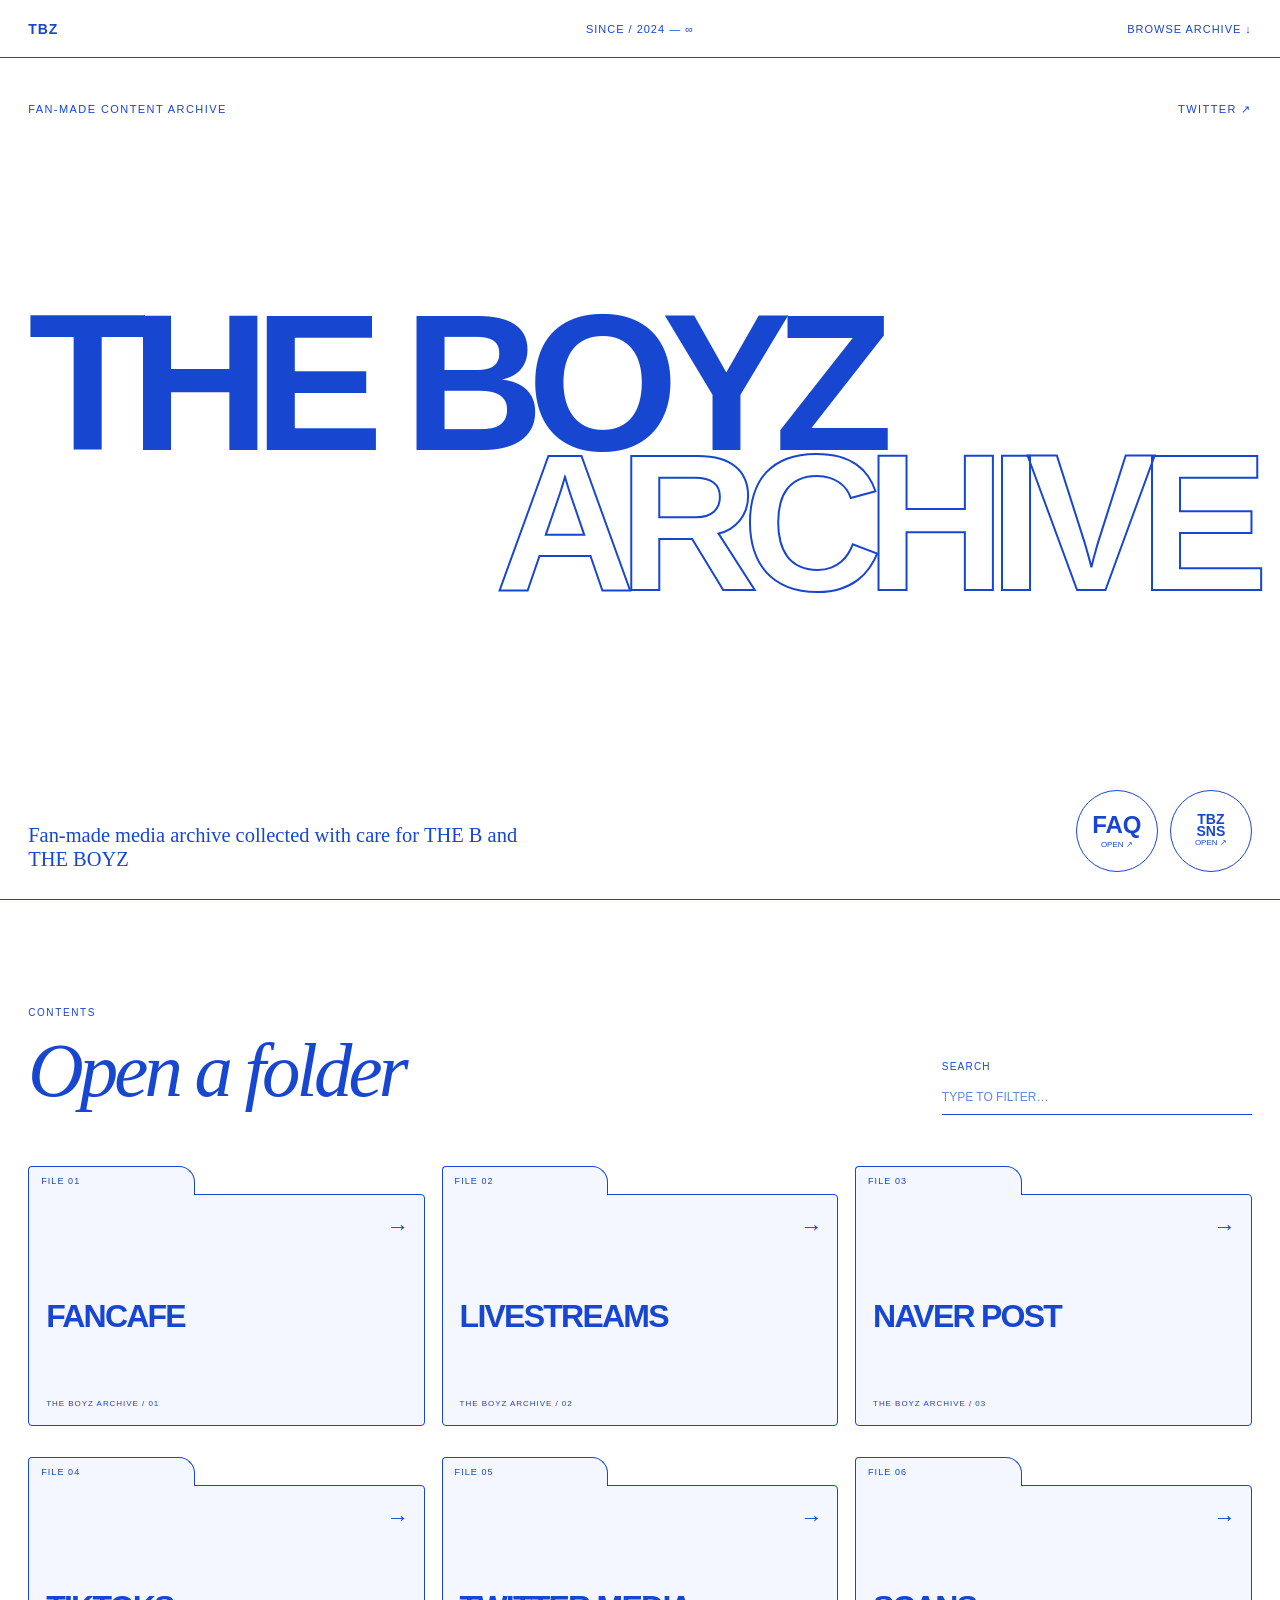
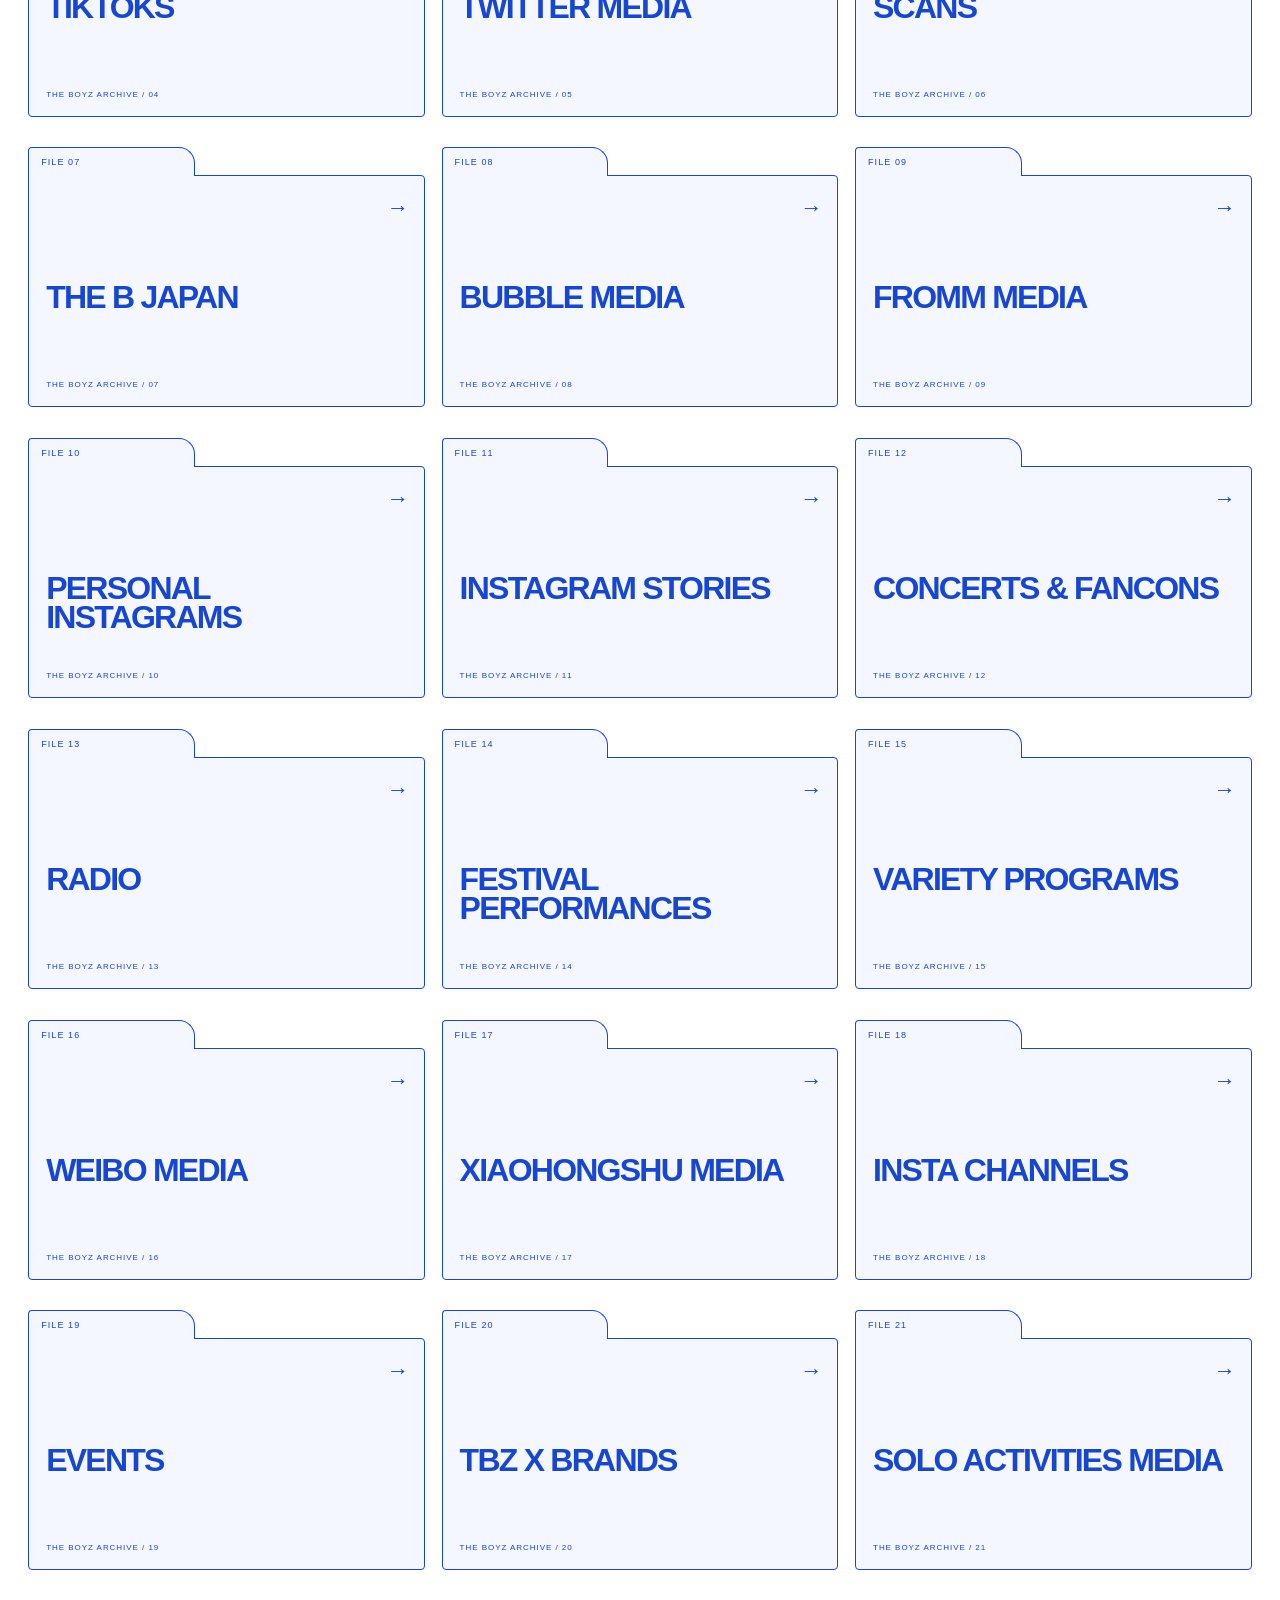
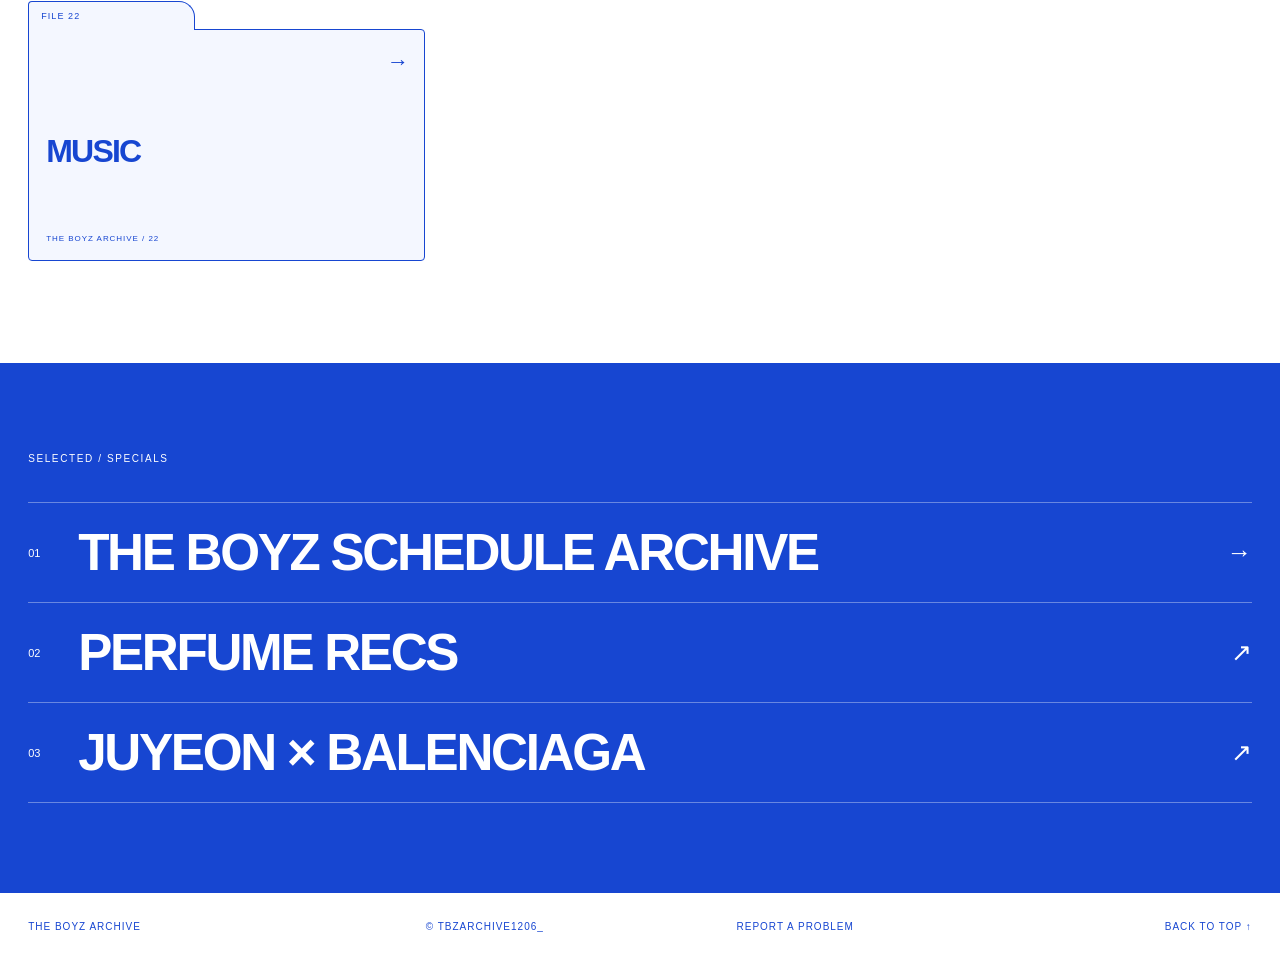
==== index.html @ d2d667c3 "Add files via upload" ====
<!doctype html>
<html lang="en">
<head>
  <meta charset="utf-8">
  <meta name="viewport" content="width=device-width, initial-scale=1">
  <title>THE BOYZ ARCHIVE</title>
  <meta name="description" content="Fan-made media archive for THE BOYZ and THE B">
  <link rel="icon" type="image/png" href="./icon.png">
  <link rel="apple-touch-icon" href="./icon.png">
  <link rel="stylesheet" href="./styles.css">
</head>
<body>
  <main>
    <header class="topbar">
      <a href="#top" class="mark">TBZ</a>
      <p>SINCE / 2024 — ∞</p>
      <a href="#archive">Browse archive ↓</a>
    </header>

    <section class="hero" id="top">
      <div class="eyebrow">
        <span>FAN-MADE CONTENT ARCHIVE</span>
        <a href="https://x.com/tbzarchive1206_" target="_blank" rel="noreferrer">TWITTER ↗</a>
      </div>
      <h1><span>The Boyz</span><span class="outline">Archive</span></h1>
      <div class="hero-foot">
        <p>Fan-made media archive collected with care for THE B and THE BOYZ</p>
        <div class="issue-pair"><a class="issue" href="./faq.html" aria-label="Open frequently asked questions"><b>FAQ</b><span>OPEN ↗</span></a><a class="issue sns-issue" href="./sns.html" aria-label="Open THE BOYZ official social networks"><b>TBZ<br>SNS</b><span>OPEN ↗</span></a></div>
      </div>
    </section>

    <section class="archive" id="archive">
      <div class="section-head">
        <div><span class="kicker">CONTENTS</span><h2>Open a folder</h2></div>
        <label class="search">Search <input id="search" placeholder="TYPE TO FILTER…" aria-label="Search archive"></label>
      </div>
      <div class="folder-grid" id="folders"></div>
      <p class="empty" id="empty" hidden>No folder found. Try another keyword.</p>
    </section>

    <section class="specials">
      <span class="kicker">SELECTED / SPECIALS</span>
      <div class="special-row">
        <a href="https://tbzarchive1206.github.io/schedule-archive/"><span>01</span><b>THE BOYZ SCHEDULE ARCHIVE</b><i>→</i></a>
        <a href="https://tbzarchive.straw.page/perfumearchive" target="_blank" rel="noreferrer"><span>02</span><b>Perfume Recs</b><i>↗</i></a>
        <a href="https://tbzarchive.straw.page/juyeonbalenciaga" target="_blank" rel="noreferrer"><span>03</span><b>Juyeon × Balenciaga</b><i>↗</i></a>
      </div>
    </section>

    <footer>
      <p>THE BOYZ ARCHIVE</p>
      <p>© TBZARCHIVE1206_</p>
      <a href="./report-a-problem.html">Report a problem</a>
      <a href="#top">Back to top ↑</a>
    </footer>
  </main>
  <script src="./app.js"></script>
</body>
</html>
---- styles.css ----
:root {
  --ink: #1746d1;
  --paper: #fff;
  --folder: #f4f7ff;
}

* { box-sizing: border-box; }
html { scroll-behavior: smooth; }
body { margin: 0; background: var(--paper); color: var(--ink); font-family: Arial, Helvetica, sans-serif; }
a { color: inherit; text-decoration: none; }

.topbar {
  height: 58px;
  padding: 0 2.2vw;
  display: grid;
  grid-template-columns: 1fr 1fr 1fr;
  align-items: center;
  border-bottom: 1px solid var(--ink);
  font-size: 11px;
  text-transform: uppercase;
  letter-spacing: .09em;
}
.topbar p { margin: 0; text-align: center; }
.topbar > a:last-child { text-align: right; }
.mark { font-weight: 900; font-size: 14px; }

.hero {
  min-height: calc(100vh - 58px);
  padding: 5vh 2.2vw 3vh;
  display: flex;
  flex-direction: column;
  justify-content: space-between;
  border-bottom: 1px solid var(--ink);
  overflow: hidden;
}
.eyebrow { display: flex; justify-content: space-between; font-size: 11px; text-transform: uppercase; letter-spacing: .13em; }
.hero h1 { margin: 0; letter-spacing: -.087em; text-transform: uppercase; font-size: clamp(5rem, 15.2vw, 15rem); line-height: .72; font-weight: 900; }
.hero h1 span { display: block; }
.hero h1 .outline { color: var(--paper); -webkit-text-stroke: 2px var(--ink); text-align: right; }
.hero-foot { display: flex; align-items: end; justify-content: space-between; }
.hero-foot p { width: min(530px, 60vw); font-family: Georgia, serif; font-size: clamp(17px, 1.6vw, 25px); line-height: 1.2; margin: 0; }
.issue { border: 1px solid var(--ink); width: 82px; height: 82px; border-radius: 50%; display: grid; place-content: center; gap: 2px; text-align: center; font-size: 8px; line-height: 1.1; transition: background .2s ease, color .2s ease, transform .2s ease; }
.issue b { font-size: 24px; }
.issue:hover, .issue:focus-visible { background: var(--ink); color: var(--paper); transform: rotate(5deg); }
.issue-pair { display: flex; gap: 12px; align-items: center; }
.sns-issue b { font-size: 14px; line-height: .82; }

.archive { padding: 8vw 2.2vw; }
.section-head { display: flex; justify-content: space-between; align-items: end; margin-bottom: 4vw; }
.kicker { font-size: 10px; letter-spacing: .16em; }
.section-head h2 { margin: .4rem 0 0; font-family: Georgia, serif; font-weight: 400; font-style: italic; font-size: clamp(42px, 6vw, 90px); letter-spacing: -.05em; }
.search { font-size: 10px; text-transform: uppercase; letter-spacing: .12em; }
.search input { display: block; margin-top: 8px; width: min(310px, 40vw); border: 0; border-bottom: 1px solid var(--ink); background: transparent; padding: 10px 0; color: var(--ink); font: 12px Arial, sans-serif; outline: 0; }
.search input::placeholder { color: var(--ink); opacity: .65; }

.folder-grid { display: grid; grid-template-columns: repeat(3, minmax(0, 1fr)); gap: 2.4vw 1.3vw; }
.folder { position: relative; min-width: 0; min-height: 260px; padding-top: 28px; transition: transform .2s ease; }
.folder::before { content: ""; position: absolute; inset: 28px 0 0; background: var(--folder); border: 1px solid var(--ink); border-radius: 0 4px 4px 4px; }
.folder-tab { position: absolute; top: 0; left: 0; width: 42%; height: 29px; padding: 9px 12px 0; border: 1px solid var(--ink); border-bottom: 0; border-radius: 4px 16px 0 0; background: var(--folder); font-size: 9px; letter-spacing: .12em; }
.folder-arrow { position: absolute; right: 16px; top: 48px; font-size: 22px; }
.folder-body { position: relative; height: 232px; padding: 108px 18px 18px; display: flex; flex-direction: column; }
.folder h3 { margin: 0; overflow-wrap: anywhere; text-transform: uppercase; font-size: clamp(23px, 2.5vw, 42px); line-height: .9; letter-spacing: -.055em; }
.folder small { margin-top: auto; font-size: 8px; letter-spacing: .12em; }
.folder:hover, .folder:focus-visible { transform: translateY(-8px); color: var(--paper); }
.folder.pending { cursor: default; }
.folder.pending small::after { content: " · LINK SOON"; }
.folder.pending:hover, .folder.pending:focus-visible { transform: none; color: var(--ink); }
.folder:not(.pending):hover::before, .folder:not(.pending):focus-visible::before,
.folder:not(.pending):hover .folder-tab, .folder:not(.pending):focus-visible .folder-tab { background: var(--ink); }
.empty { padding: 5rem 0; font: italic 28px Georgia, serif; }

.specials { background: var(--ink); color: var(--paper); padding: 7vw 2.2vw; }
.specials .kicker { display: block; margin-bottom: 3vw; }
.special-row a { display: grid; grid-template-columns: 50px 1fr 50px; align-items: center; border-top: 1px solid rgba(255,255,255,.35); padding: 20px 0; }
.special-row a:last-child { border-bottom: 1px solid rgba(255,255,255,.35); }
.special-row span, .special-row i { font-size: 11px; font-style: normal; }
.special-row i { text-align: right; font-size: 25px; }
.special-row b { font-size: clamp(25px, 4vw, 62px); text-transform: uppercase; letter-spacing: -.045em; }
.special-row a:hover b { font-family: Georgia, serif; font-style: italic; font-weight: 400; }

footer { padding: 28px 2.2vw; display: grid; grid-template-columns: 1fr 1fr 1fr 1fr; gap: 18px; font-size: 10px; text-transform: uppercase; letter-spacing: .1em; }
footer p { margin: 0; }
footer p:nth-child(2), footer a:nth-child(3) { text-align: center; }
footer a:last-child { text-align: right; }
footer a:hover { text-decoration: underline; }

.subpage { min-height: 100vh; display: flex; flex-direction: column; }
.subpage-main { flex: 1; padding: clamp(55px, 9vw, 135px) 2.2vw; }
.subpage-header { display: grid; grid-template-columns: minmax(0, 1.1fr) minmax(280px, .9fr); gap: 7vw; align-items: start; }
.subpage-kicker { display: block; margin-bottom: 18px; font-size: 10px; letter-spacing: .16em; text-transform: uppercase; }
.subpage h1 { margin: 0; font-size: clamp(68px, 13vw, 190px); line-height: .75; letter-spacing: -.075em; text-transform: uppercase; }
.subpage-intro { margin: 0; max-width: 640px; font: italic clamp(21px, 2.4vw, 38px)/1.18 Georgia, serif; }
.content-card { margin-top: clamp(55px, 8vw, 120px); border-top: 1px solid var(--ink); }
.content-row { display: grid; grid-template-columns: minmax(130px, .28fr) 1fr; gap: 4vw; padding: 28px 0; border-bottom: 1px solid var(--ink); }
.content-row h2 { margin: 0; font-size: 12px; letter-spacing: .12em; text-transform: uppercase; }
.content-row p { max-width: 780px; margin: 0; font: 18px/1.45 Georgia, serif; }
.mail-button { display: inline-flex; margin-top: 24px; padding: 14px 18px; border: 1px solid var(--ink); font-size: 10px; letter-spacing: .12em; text-transform: uppercase; transition: background .2s, color .2s; }
.mail-button:hover, .mail-button:focus-visible { background: var(--ink); color: var(--paper); }

.sns-section { margin-top: clamp(55px, 8vw, 120px); }
.sns-section + .sns-section { margin-top: clamp(65px, 10vw, 145px); }
.sns-section-head { display: flex; justify-content: space-between; gap: 20px; align-items: end; margin-bottom: 22px; border-bottom: 1px solid var(--ink); padding-bottom: 16px; }
.sns-section-head h2 { margin: 0; font: italic clamp(38px, 5vw, 72px)/.9 Georgia, serif; letter-spacing: -.05em; }
.sns-section-head p { margin: 0; font-size: 10px; letter-spacing: .12em; text-transform: uppercase; }
.sns-grid { display: grid; grid-template-columns: repeat(3, minmax(0, 1fr)); border-top: 1px solid var(--ink); border-left: 1px solid var(--ink); }
.sns-link { min-height: 125px; display: flex; flex-direction: column; justify-content: space-between; gap: 18px; padding: 16px; border-right: 1px solid var(--ink); border-bottom: 1px solid var(--ink); background: var(--folder); transition: background .2s, color .2s; }
.sns-link:hover, .sns-link:focus-visible { background: var(--ink); color: var(--paper); }
.sns-link strong { font-size: clamp(17px, 1.7vw, 25px); line-height: .95; letter-spacing: -.045em; }
.sns-link span { font: 9px "Courier New",monospace; letter-spacing: .08em; text-transform: uppercase; }
.sns-link small { font: 9px/1.35 "Courier New",monospace; letter-spacing: .04em; }
.sns-link.inactive strong::after { content: " / INACTIVE"; font: 9px "Courier New",monospace; letter-spacing: .05em; vertical-align: middle; }
.sns-link.tba { cursor: default; color: var(--ink); }
.sns-link.tba:hover { background: var(--folder); }
.member-accordion { border-top: 1px solid var(--ink); }
.member-accordion + .member-accordion { border-top: 0; }
.member-accordion summary { list-style: none; cursor: pointer; display: grid; grid-template-columns: 60px 1fr 30px; align-items: center; padding: 22px 0; border-bottom: 1px solid var(--ink); }
.member-accordion summary::-webkit-details-marker { display: none; }
.member-accordion summary span { font: 10px "Courier New",monospace; }
.member-accordion summary strong { font-size: clamp(27px, 3vw, 48px); line-height: .85; letter-spacing: -.06em; text-transform: uppercase; }
.member-accordion summary i { font-style: normal; font-size: 22px; text-align: right; }
.member-accordion[open] summary i { transform: rotate(45deg); }
.member-content { padding: 24px 0 38px; border-bottom: 1px solid var(--ink); }
.member-content h3 { margin: 0 0 10px; font: 10px "Courier New",monospace; letter-spacing: .12em; text-transform: uppercase; }
.member-content h3:not(:first-child) { margin-top: 28px; }
.member-content .sns-grid { grid-template-columns: repeat(4, minmax(0, 1fr)); }
.member-content .sns-link { min-height: 100px; }

@media (max-width: 800px) {
  .topbar { grid-template-columns: 1fr 1fr; }
  .topbar p { display: none; }
  .hero { min-height: 76vh; }
  .hero h1 { font-size: 20vw; line-height: .78; }
  .hero h1 .outline { text-align: left; -webkit-text-stroke: 1.5px var(--ink); }
  .hero-foot p { width: 70vw; }
  .section-head { display: block; }
  .search { display: block; margin-top: 30px; }
  .search input { width: 100%; }
  .folder-grid { grid-template-columns: repeat(2, minmax(0, 1fr)); }
  .folder { min-height: 220px; }
  .folder-body { height: 192px; padding-top: 70px; }
  .special-row a { grid-template-columns: 34px 1fr 30px; }
  footer { grid-template-columns: 1fr 1fr; }
  footer p:nth-child(2), footer a:nth-child(3), footer a:last-child { text-align: left; }
  footer a:nth-child(even), footer p:nth-child(even) { text-align: right; }
  .subpage-header { grid-template-columns: 1fr; }
  .sns-grid, .member-content .sns-grid { grid-template-columns: repeat(2, minmax(0, 1fr)); }
}

@media (max-width: 520px) {
  .topbar { height: 52px; padding: 0 16px; font-size: 9px; letter-spacing: .06em; }
  .mark { font-size: 12px; }
  .hero, .archive, .specials, .subpage-main { padding-left: 16px; padding-right: 16px; }
  .hero { min-height: calc(100svh - 52px); padding-top: 22px; padding-bottom: 22px; }
  .eyebrow { font-size: 9px; gap: 16px; align-items: flex-start; }
  .eyebrow a { white-space: nowrap; }
  .hero h1 { font-size: 20vw; line-height: .82; letter-spacing: -.075em; }
  .hero-foot { gap: 20px; }
  .hero-foot p { width: calc(100% - 78px); font-size: 14px; line-height: 1.25; }
  .issue { width: 64px; height: 64px; }
  .issue b { font-size: 20px; }
  .sns-issue b { font-size: 11px; }
  .archive { padding-top: 70px; padding-bottom: 70px; }
  .section-head h2 { font-size: 48px; }
  .folder-grid { grid-template-columns: 1fr; gap: 24px; }
  .folder { min-height: 205px; }
  .folder-body { height: 177px; padding: 78px 16px 16px; }
  .folder h3 { font-size: clamp(28px, 10vw, 38px); }
  .specials { padding-top: 70px; padding-bottom: 70px; }
  .special-row a { grid-template-columns: 28px 1fr 24px; padding: 18px 0; }
  .special-row b { font-size: clamp(21px, 7vw, 30px); line-height: .92; }
  .special-row i { font-size: 20px; }
  footer { padding: 24px 16px; font-size: 8px; gap: 14px 10px; }
  .subpage-main { padding-top: 70px; padding-bottom: 70px; }
  .subpage h1 { font-size: 21vw; }
  .subpage-intro { font-size: 21px; }
  .content-row { grid-template-columns: 1fr; gap: 12px; }
  .content-row p { font-size: 16px; }
  .sns-section-head { display: block; }
  .sns-section-head p { margin-top: 12px; }
  .member-accordion summary { grid-template-columns: 38px 1fr 25px; }
  .member-content .sns-grid, .sns-grid { grid-template-columns: 1fr; }
}

@media (max-width: 360px) {
  .topbar > a:last-child { font-size: 0; }
  .topbar > a:last-child::after { content: "CONTENTS ↓"; font-size: 9px; }
  .eyebrow { letter-spacing: .07em; }
}

@media (hover: none) {
  .folder:hover { transform: none; }
  .special-row a:hover b { font-family: Arial, Helvetica, sans-serif; font-style: normal; font-weight: 700; }
}
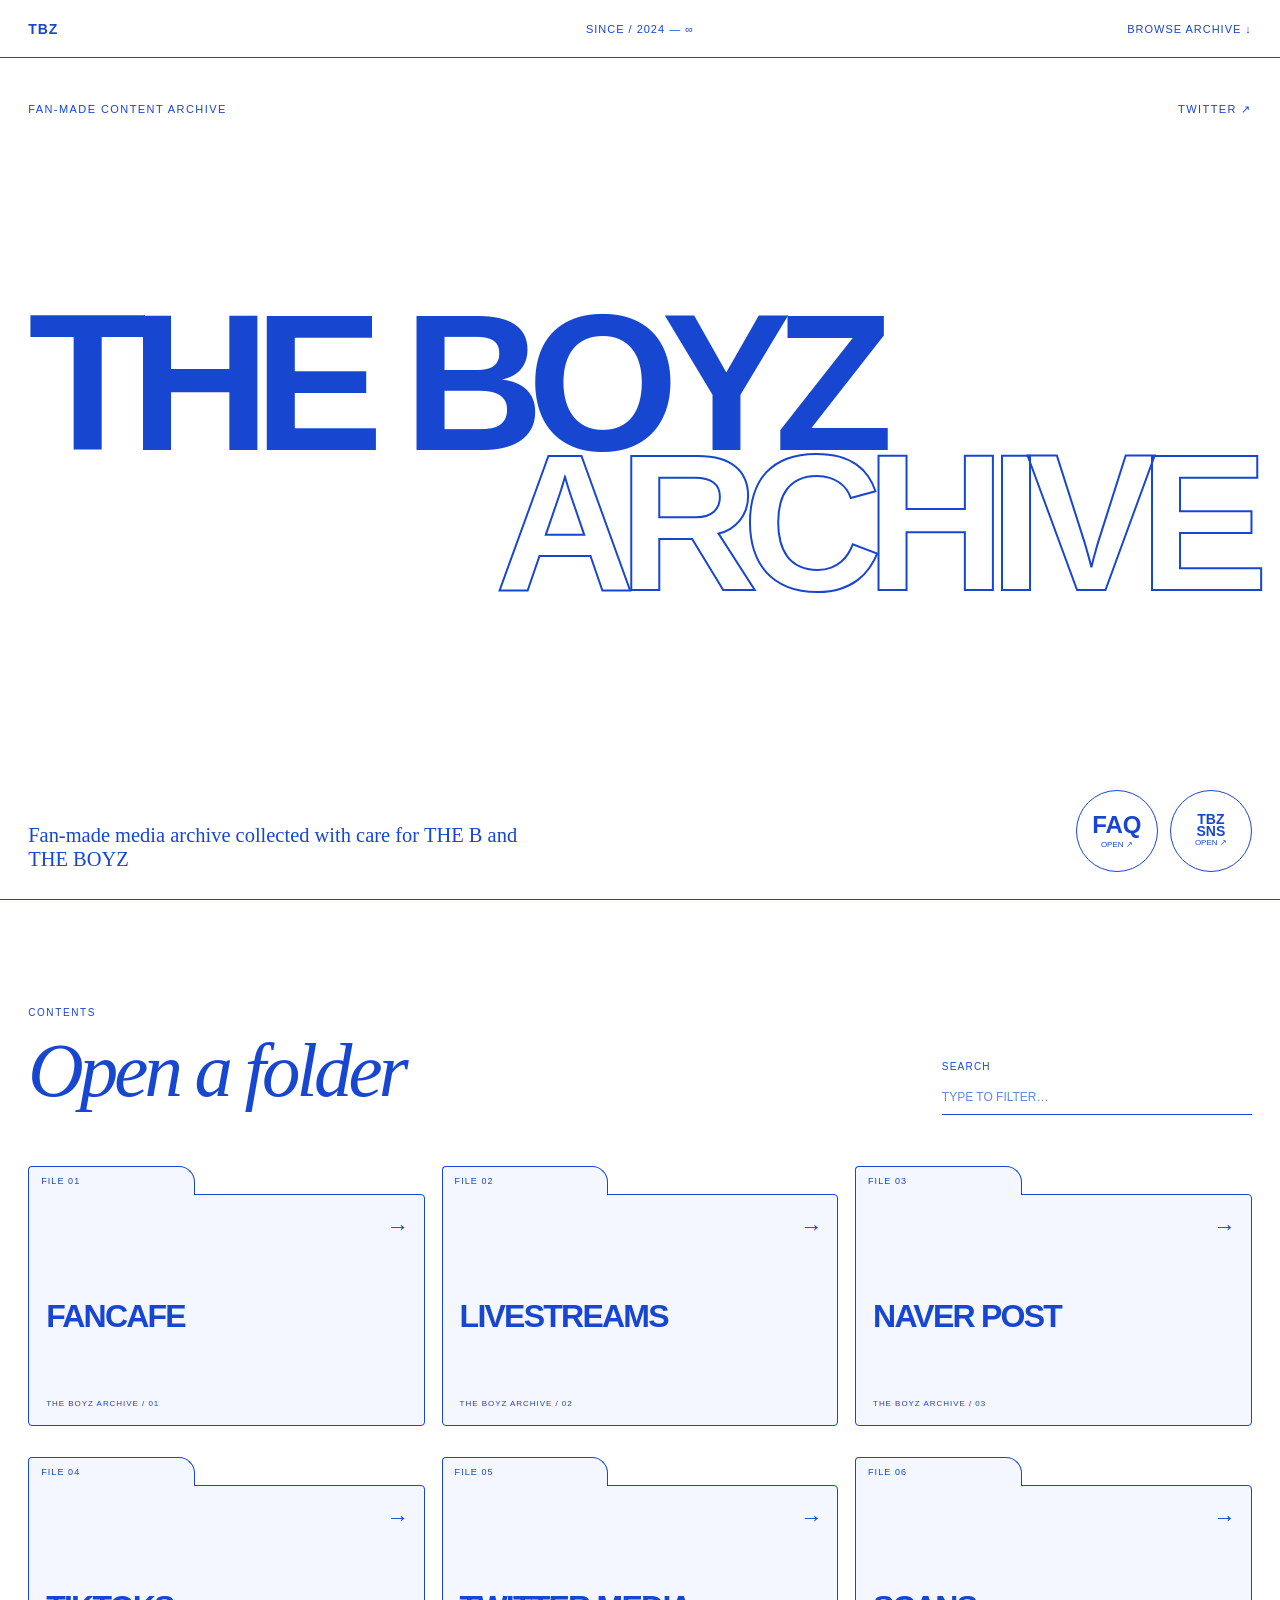
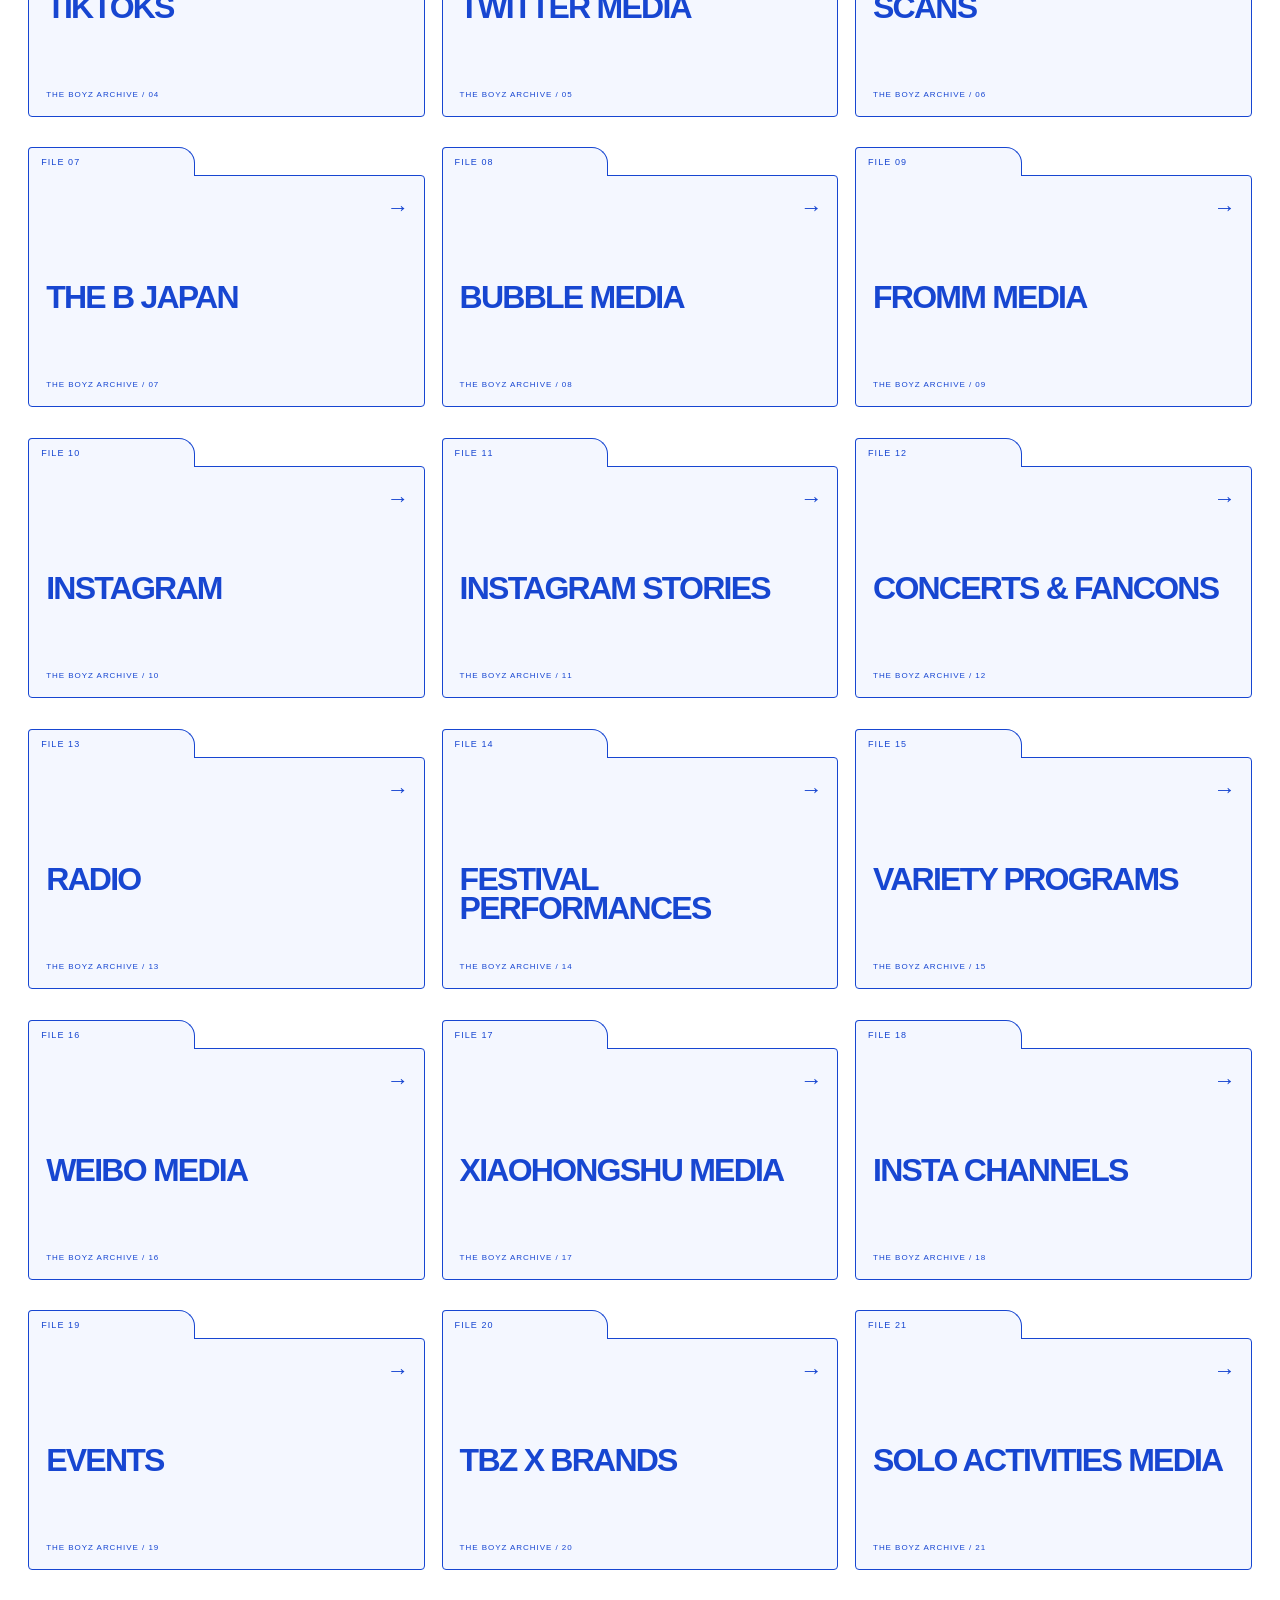
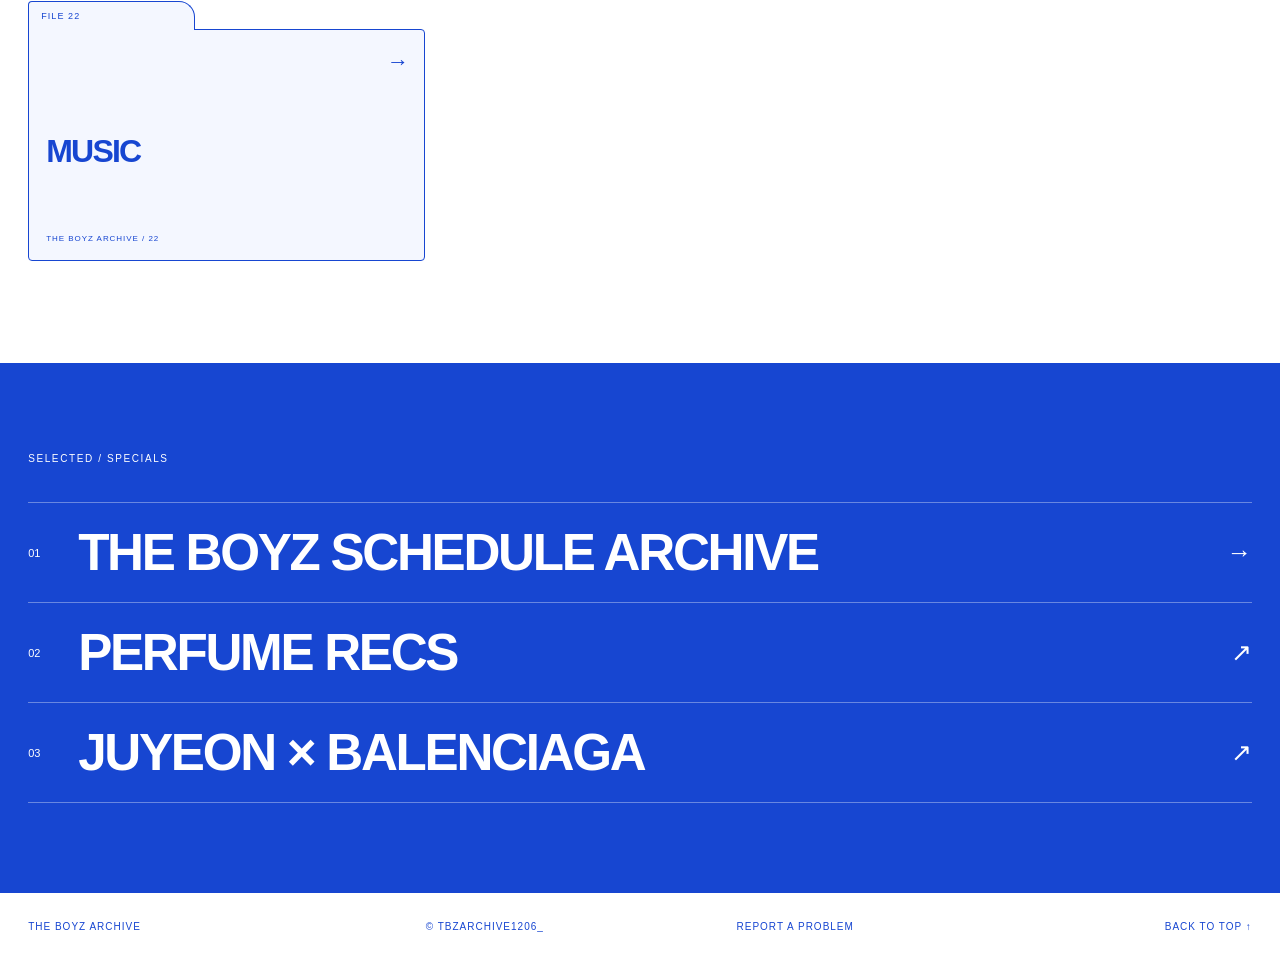
==== commit 49a917a7: "Update index.html" ====
--- a/index.html
+++ b/index.html
@@ -25,7 +25,7 @@
       <h1><span>The Boyz</span><span class="outline">Archive</span></h1>
       <div class="hero-foot">
         <p>Fan-made media archive collected with care for THE B and THE BOYZ</p>
-        <div class="issue-pair"><a class="issue" href="./faq.html" aria-label="Open frequently asked questions"><b>FAQ</b><span>OPEN ↗</span></a><a class="issue sns-issue" href="./sns.html" aria-label="Open THE BOYZ official social networks"><b>TBZ<br>SNS</b><span>OPEN ↗</span></a></div>
+        <div class="issue-pair"><a class="issue" href="./faq.html" aria-label="Open frequently asked questions"><b>FAQ</b><span>OPEN ↗</span></a><a class="issue sns-issue" href="./sns.html" aria-label="Open THE BOYZ official social networks"><b>TBZ<br>SNS</b><span>OPEN ↗</span></a></div>
       </div>
     </section>
 
@@ -55,5 +55,6 @@
     </footer>
   </main>
   <script src="./app.js"></script>
+  <!-- Cloudflare Web Analytics --><script type='module' src='https://static.cloudflareinsights.com/beacon.min.js' data-cf-beacon='{"token": "86b44fc0df8847b9a0b9c48b6766cd38"}'></script><!-- End Cloudflare Web Analytics -->
 </body>
 </html>
--- a/styles.css
+++ b/styles.css
@@ -112,6 +112,7 @@
 .sns-link.tba { cursor: default; color: var(--ink); }
 .sns-link.tba:hover { background: var(--folder); }
 .member-accordion { border-top: 1px solid var(--ink); }
+.sns-section > .member-accordion:first-of-type { border-top: 0; }
 .member-accordion + .member-accordion { border-top: 0; }
 .member-accordion summary { list-style: none; cursor: pointer; display: grid; grid-template-columns: 60px 1fr 30px; align-items: center; padding: 22px 0; border-bottom: 1px solid var(--ink); }
 .member-accordion summary::-webkit-details-marker { display: none; }
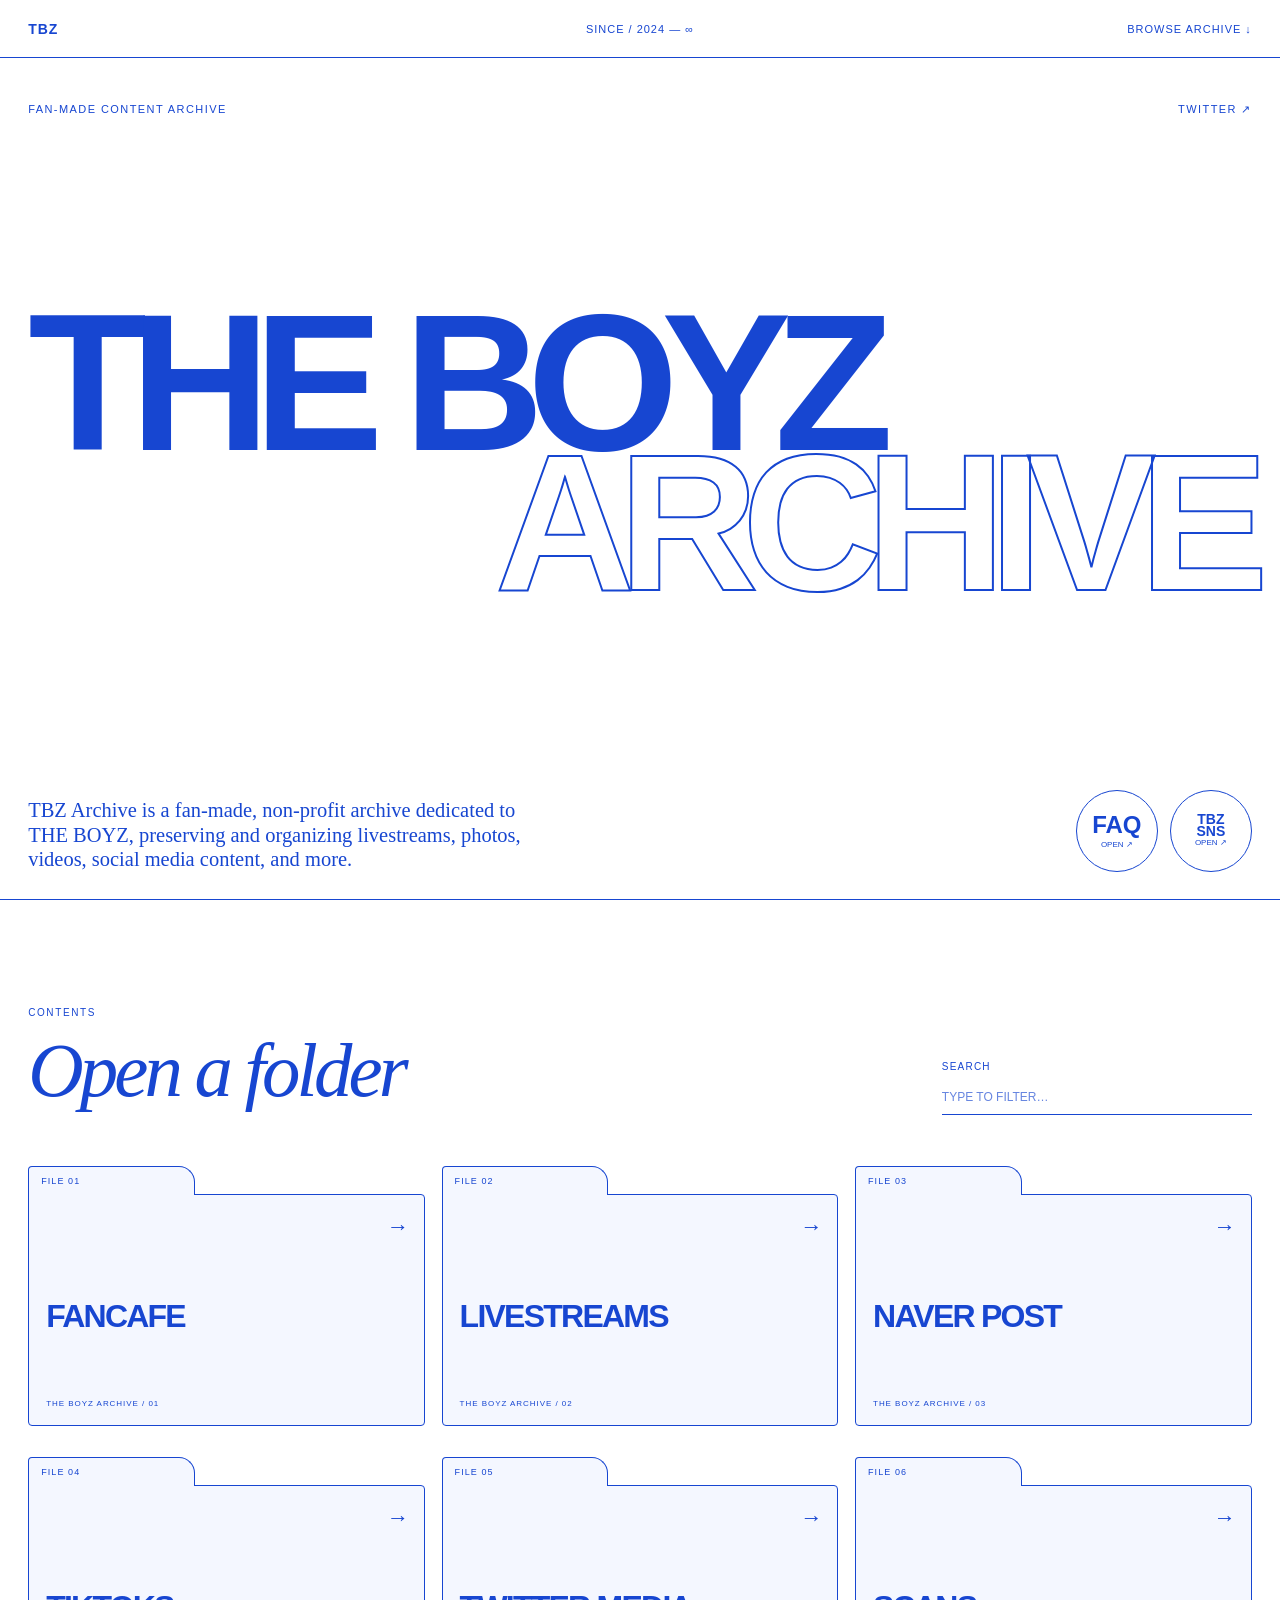
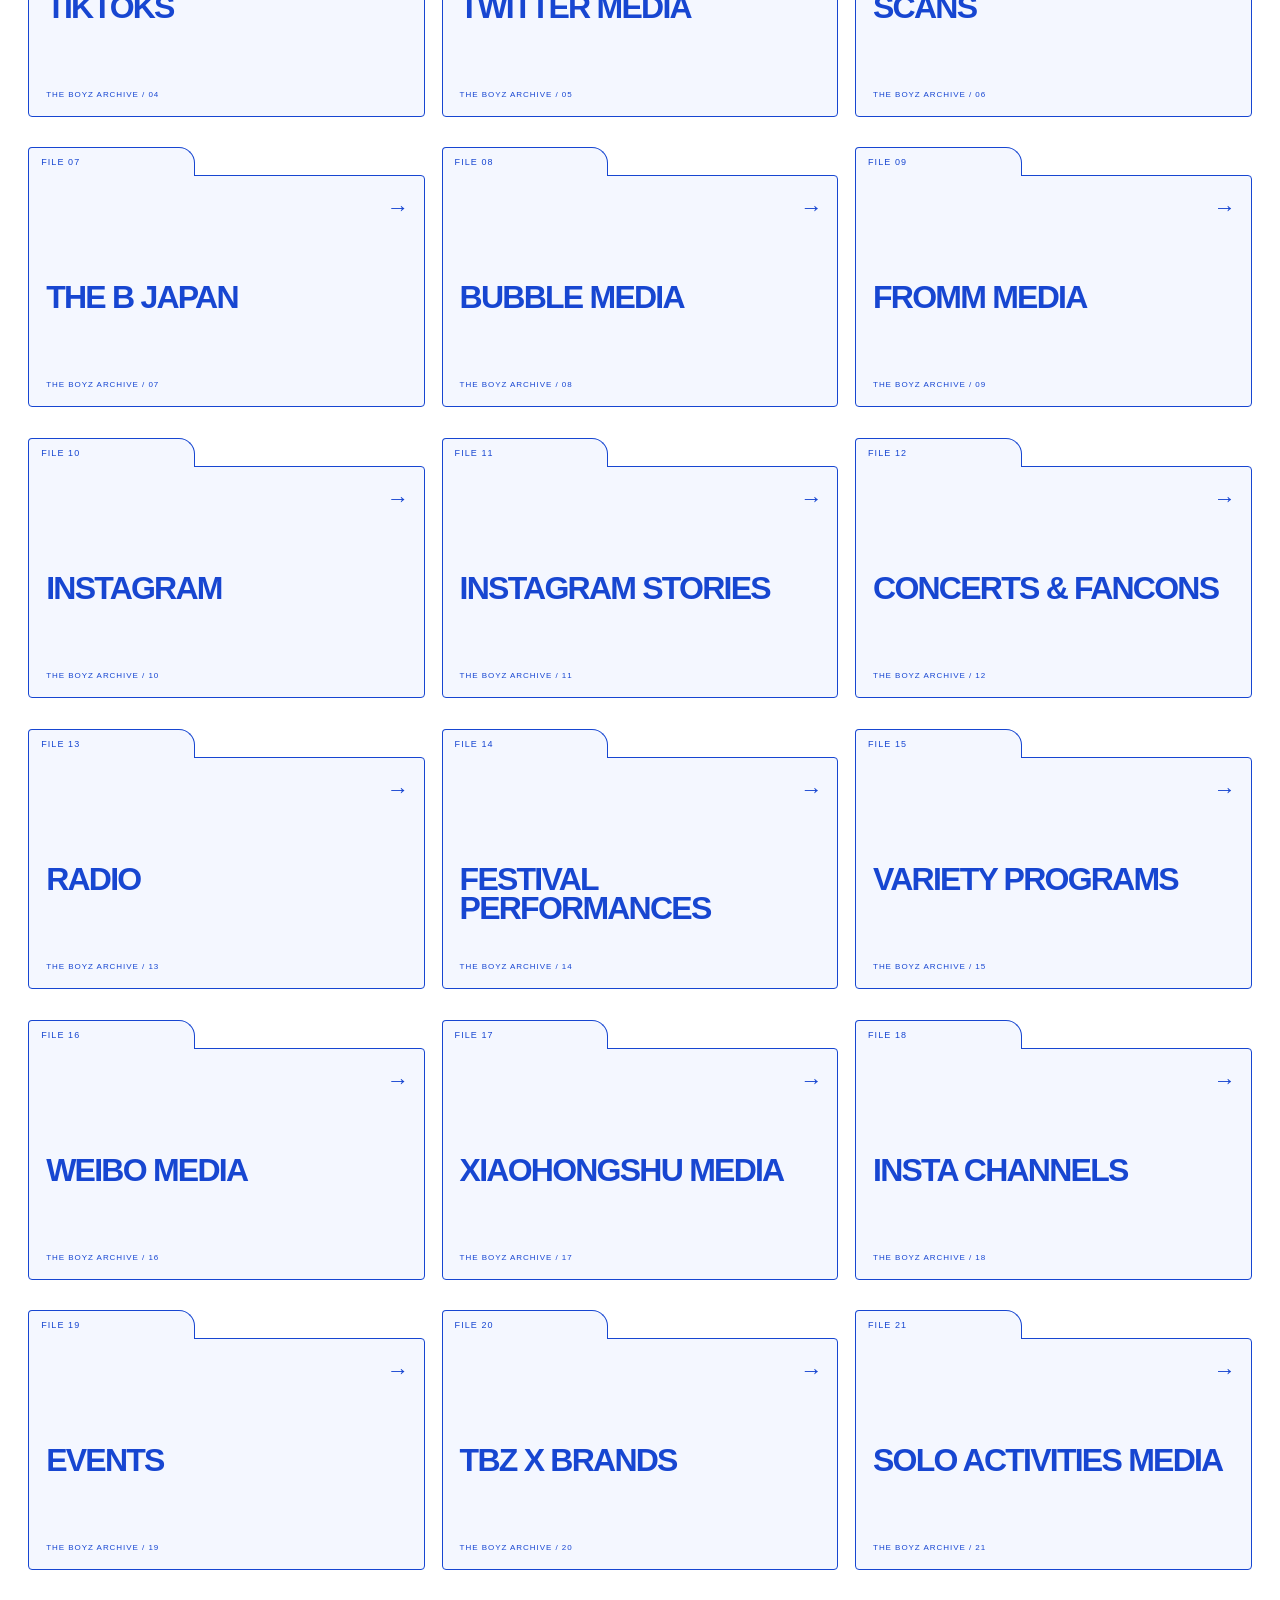
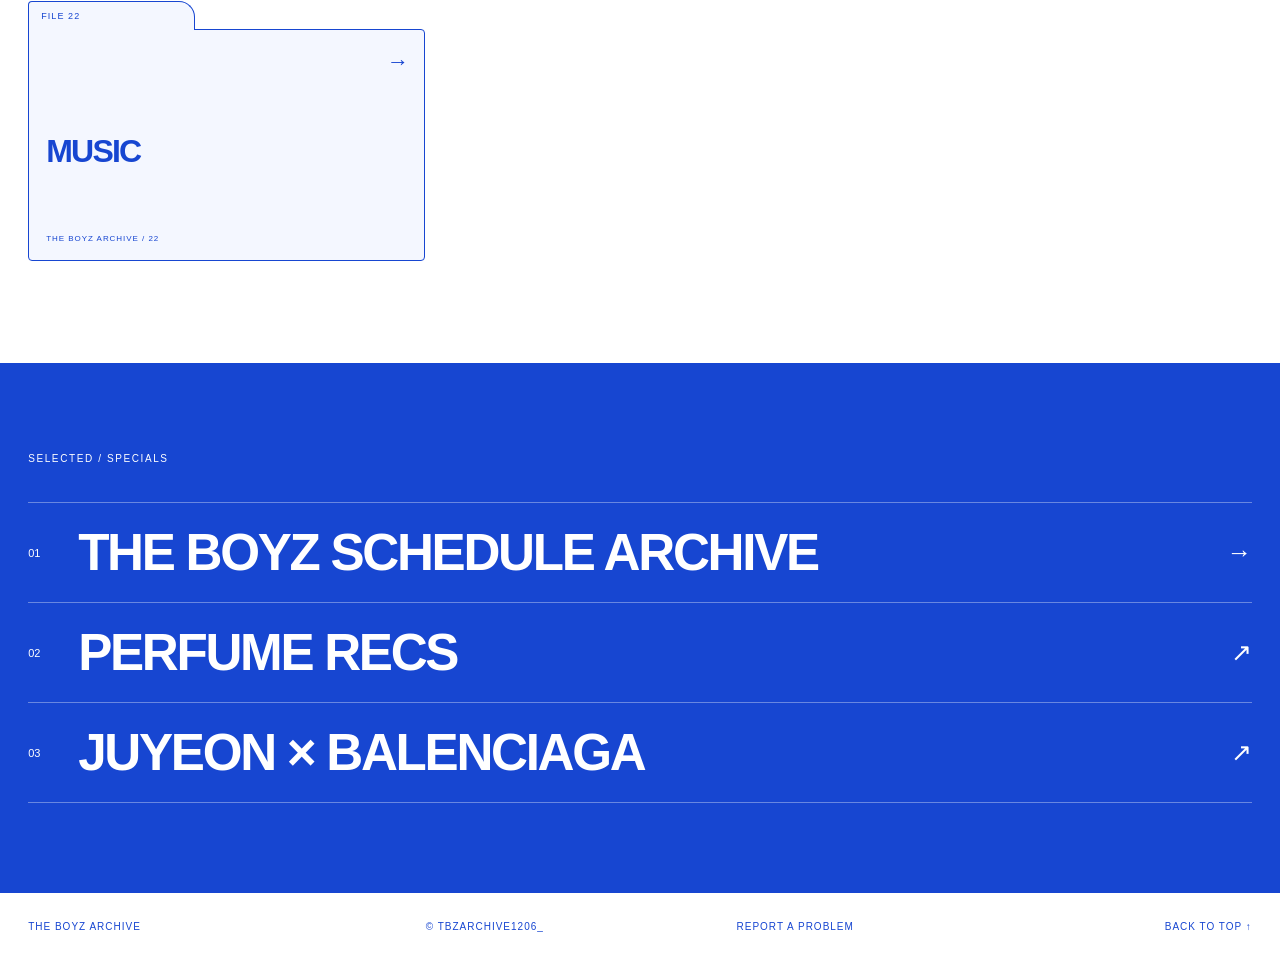
==== commit b9ac8096: "Update index.html" ====
--- a/index.html
+++ b/index.html
@@ -24,7 +24,7 @@
       </div>
       <h1><span>The Boyz</span><span class="outline">Archive</span></h1>
       <div class="hero-foot">
-        <p>Fan-made media archive collected with care for THE B and THE BOYZ</p>
+        <p>TBZ Archive is a fan-made, non-profit archive dedicated to THE BOYZ, preserving and organizing livestreams, photos, videos, social media content, and more.</p>
         <div class="issue-pair"><a class="issue" href="./faq.html" aria-label="Open frequently asked questions"><b>FAQ</b><span>OPEN ↗</span></a><a class="issue sns-issue" href="./sns.html" aria-label="Open THE BOYZ official social networks"><b>TBZ<br>SNS</b><span>OPEN ↗</span></a></div>
       </div>
     </section>
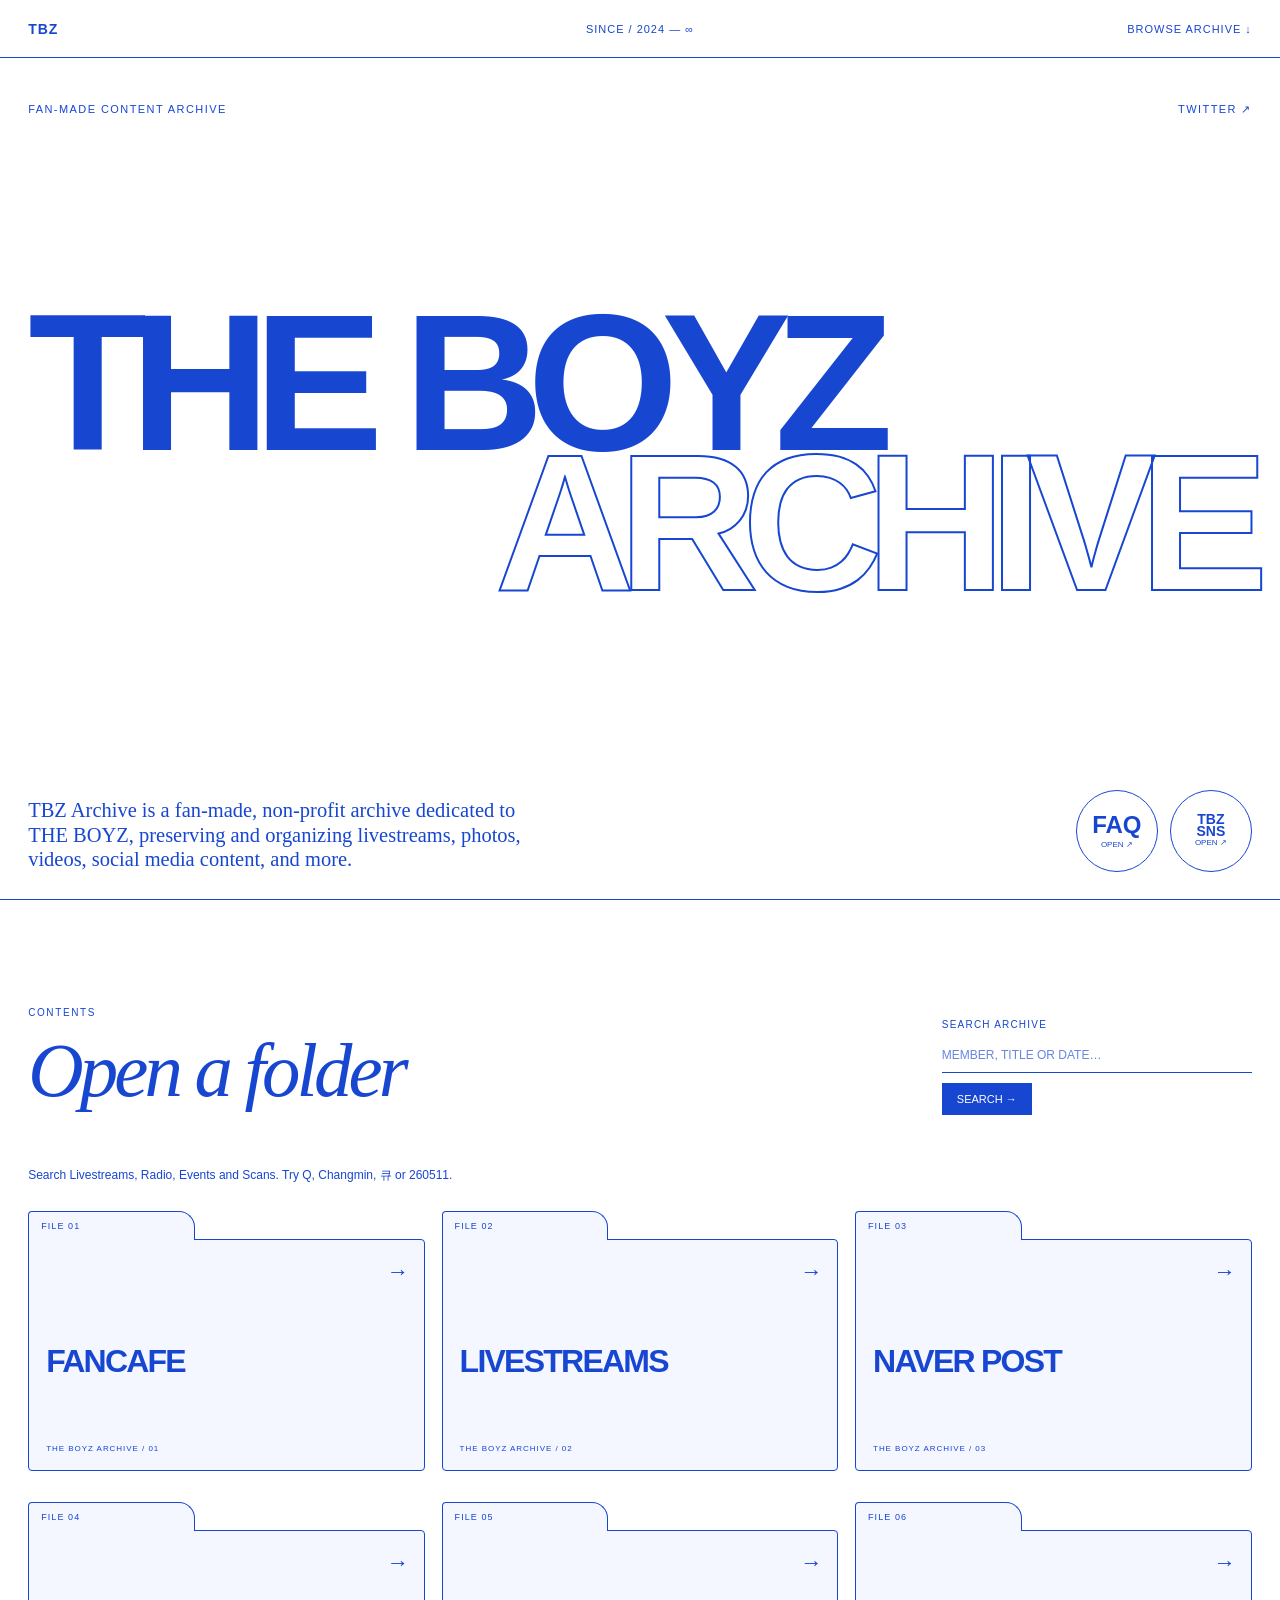
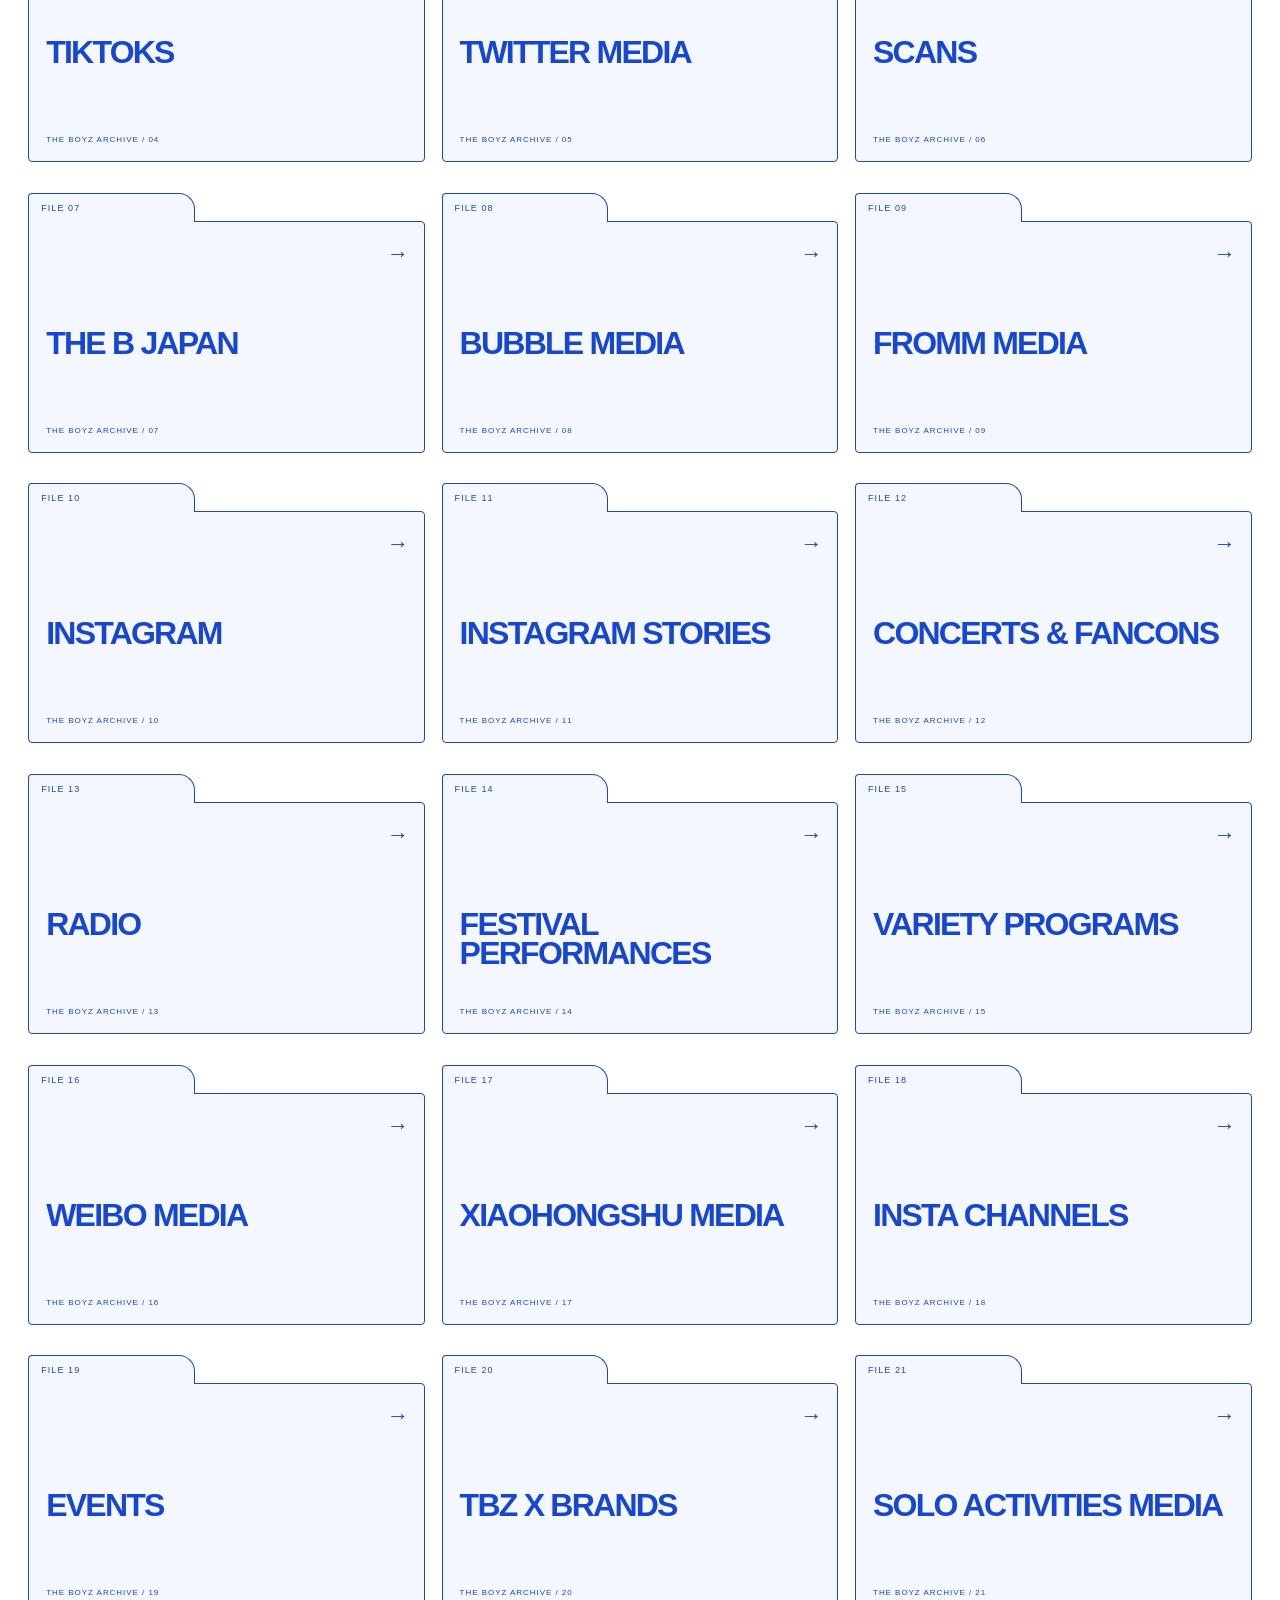
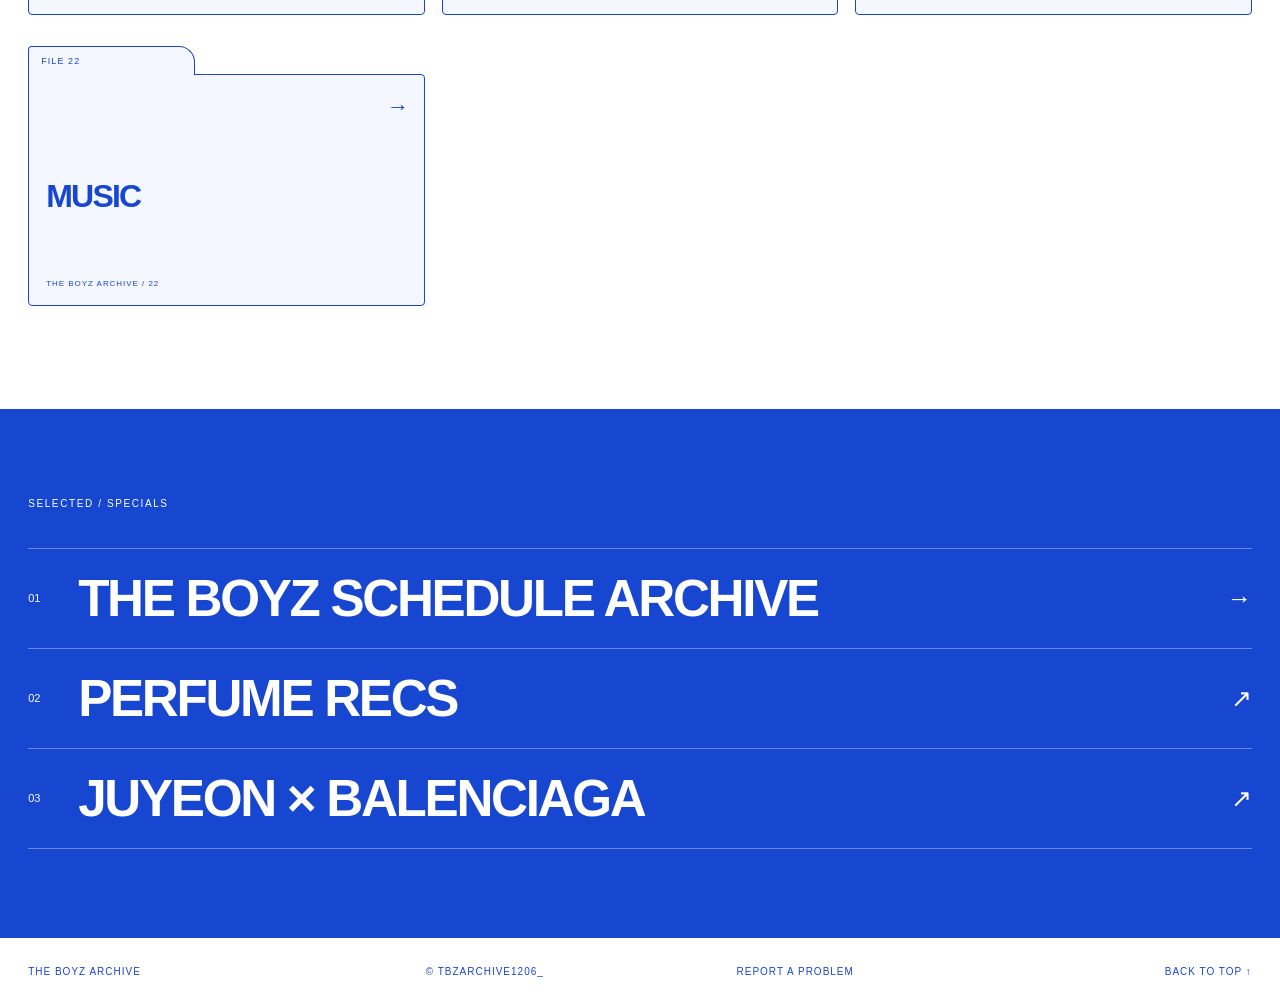
==== commit 8d58347c: "Add files via upload" ====
--- a/index.html
+++ b/index.html
@@ -7,7 +7,7 @@
   <meta name="description" content="Fan-made media archive for THE BOYZ and THE B">
   <link rel="icon" type="image/png" href="./icon.png">
   <link rel="apple-touch-icon" href="./icon.png">
-  <link rel="stylesheet" href="./styles.css">
+  <link rel="stylesheet" href="./styles.css?v=global-search-1">
 </head>
 <body>
   <main>
@@ -32,8 +32,9 @@
     <section class="archive" id="archive">
       <div class="section-head">
         <div><span class="kicker">CONTENTS</span><h2>Open a folder</h2></div>
-        <label class="search">Search <input id="search" placeholder="TYPE TO FILTER…" aria-label="Search archive"></label>
+        <form class="search" action="/search/" method="get"><label for="search">Search archive</label> <input id="search" name="q" placeholder="MEMBER, TITLE OR DATE…" aria-describedby="searchScope"><button type="submit">SEARCH →</button></form>
       </div>
+      <p id="searchScope">Search Livestreams, Radio, Events and Scans. Try Q, Changmin, 큐 or 260511.</p>
       <div class="folder-grid" id="folders"></div>
       <p class="empty" id="empty" hidden>No folder found. Try another keyword.</p>
     </section>
@@ -54,7 +55,7 @@
       <a href="#top">Back to top ↑</a>
     </footer>
   </main>
-  <script src="./app.js"></script>
+  <script src="./app.js?v=global-search-1"></script>
   <!-- Cloudflare Web Analytics --><script type='module' src='https://static.cloudflareinsights.com/beacon.min.js' data-cf-beacon='{"token": "86b44fc0df8847b9a0b9c48b6766cd38"}'></script><!-- End Cloudflare Web Analytics -->
 </body>
 </html>
--- a/styles.css
+++ b/styles.css
@@ -40,10 +40,10 @@
 .hero-foot { display: flex; align-items: end; justify-content: space-between; }
 .hero-foot p { width: min(530px, 60vw); font-family: Georgia, serif; font-size: clamp(17px, 1.6vw, 25px); line-height: 1.2; margin: 0; }
 .issue { border: 1px solid var(--ink); width: 82px; height: 82px; border-radius: 50%; display: grid; place-content: center; gap: 2px; text-align: center; font-size: 8px; line-height: 1.1; transition: background .2s ease, color .2s ease, transform .2s ease; }
-.issue b { font-size: 24px; }
-.issue:hover, .issue:focus-visible { background: var(--ink); color: var(--paper); transform: rotate(5deg); }
-.issue-pair { display: flex; gap: 12px; align-items: center; }
-.sns-issue b { font-size: 14px; line-height: .82; }
+.issue b { font-size: 24px; }
+.issue:hover, .issue:focus-visible { background: var(--ink); color: var(--paper); transform: rotate(5deg); }
+.issue-pair { display: flex; gap: 12px; align-items: center; }
+.sns-issue b { font-size: 14px; line-height: .82; }
 
 .archive { padding: 8vw 2.2vw; }
 .section-head { display: flex; justify-content: space-between; align-items: end; margin-bottom: 4vw; }
@@ -95,36 +95,36 @@
 .content-row h2 { margin: 0; font-size: 12px; letter-spacing: .12em; text-transform: uppercase; }
 .content-row p { max-width: 780px; margin: 0; font: 18px/1.45 Georgia, serif; }
 .mail-button { display: inline-flex; margin-top: 24px; padding: 14px 18px; border: 1px solid var(--ink); font-size: 10px; letter-spacing: .12em; text-transform: uppercase; transition: background .2s, color .2s; }
-.mail-button:hover, .mail-button:focus-visible { background: var(--ink); color: var(--paper); }
-
-.sns-section { margin-top: clamp(55px, 8vw, 120px); }
-.sns-section + .sns-section { margin-top: clamp(65px, 10vw, 145px); }
-.sns-section-head { display: flex; justify-content: space-between; gap: 20px; align-items: end; margin-bottom: 22px; border-bottom: 1px solid var(--ink); padding-bottom: 16px; }
-.sns-section-head h2 { margin: 0; font: italic clamp(38px, 5vw, 72px)/.9 Georgia, serif; letter-spacing: -.05em; }
-.sns-section-head p { margin: 0; font-size: 10px; letter-spacing: .12em; text-transform: uppercase; }
-.sns-grid { display: grid; grid-template-columns: repeat(3, minmax(0, 1fr)); border-top: 1px solid var(--ink); border-left: 1px solid var(--ink); }
-.sns-link { min-height: 125px; display: flex; flex-direction: column; justify-content: space-between; gap: 18px; padding: 16px; border-right: 1px solid var(--ink); border-bottom: 1px solid var(--ink); background: var(--folder); transition: background .2s, color .2s; }
-.sns-link:hover, .sns-link:focus-visible { background: var(--ink); color: var(--paper); }
-.sns-link strong { font-size: clamp(17px, 1.7vw, 25px); line-height: .95; letter-spacing: -.045em; }
-.sns-link span { font: 9px "Courier New",monospace; letter-spacing: .08em; text-transform: uppercase; }
-.sns-link small { font: 9px/1.35 "Courier New",monospace; letter-spacing: .04em; }
-.sns-link.inactive strong::after { content: " / INACTIVE"; font: 9px "Courier New",monospace; letter-spacing: .05em; vertical-align: middle; }
-.sns-link.tba { cursor: default; color: var(--ink); }
-.sns-link.tba:hover { background: var(--folder); }
-.member-accordion { border-top: 1px solid var(--ink); }
-.sns-section > .member-accordion:first-of-type { border-top: 0; }
-.member-accordion + .member-accordion { border-top: 0; }
-.member-accordion summary { list-style: none; cursor: pointer; display: grid; grid-template-columns: 60px 1fr 30px; align-items: center; padding: 22px 0; border-bottom: 1px solid var(--ink); }
-.member-accordion summary::-webkit-details-marker { display: none; }
-.member-accordion summary span { font: 10px "Courier New",monospace; }
-.member-accordion summary strong { font-size: clamp(27px, 3vw, 48px); line-height: .85; letter-spacing: -.06em; text-transform: uppercase; }
-.member-accordion summary i { font-style: normal; font-size: 22px; text-align: right; }
-.member-accordion[open] summary i { transform: rotate(45deg); }
-.member-content { padding: 24px 0 38px; border-bottom: 1px solid var(--ink); }
-.member-content h3 { margin: 0 0 10px; font: 10px "Courier New",monospace; letter-spacing: .12em; text-transform: uppercase; }
-.member-content h3:not(:first-child) { margin-top: 28px; }
-.member-content .sns-grid { grid-template-columns: repeat(4, minmax(0, 1fr)); }
-.member-content .sns-link { min-height: 100px; }
+.mail-button:hover, .mail-button:focus-visible { background: var(--ink); color: var(--paper); }
+
+.sns-section { margin-top: clamp(55px, 8vw, 120px); }
+.sns-section + .sns-section { margin-top: clamp(65px, 10vw, 145px); }
+.sns-section-head { display: flex; justify-content: space-between; gap: 20px; align-items: end; margin-bottom: 22px; border-bottom: 1px solid var(--ink); padding-bottom: 16px; }
+.sns-section-head h2 { margin: 0; font: italic clamp(38px, 5vw, 72px)/.9 Georgia, serif; letter-spacing: -.05em; }
+.sns-section-head p { margin: 0; font-size: 10px; letter-spacing: .12em; text-transform: uppercase; }
+.sns-grid { display: grid; grid-template-columns: repeat(3, minmax(0, 1fr)); border-top: 1px solid var(--ink); border-left: 1px solid var(--ink); }
+.sns-link { min-height: 125px; display: flex; flex-direction: column; justify-content: space-between; gap: 18px; padding: 16px; border-right: 1px solid var(--ink); border-bottom: 1px solid var(--ink); background: var(--folder); transition: background .2s, color .2s; }
+.sns-link:hover, .sns-link:focus-visible { background: var(--ink); color: var(--paper); }
+.sns-link strong { font-size: clamp(17px, 1.7vw, 25px); line-height: .95; letter-spacing: -.045em; }
+.sns-link span { font: 9px "Courier New",monospace; letter-spacing: .08em; text-transform: uppercase; }
+.sns-link small { font: 9px/1.35 "Courier New",monospace; letter-spacing: .04em; }
+.sns-link.inactive strong::after { content: " / INACTIVE"; font: 9px "Courier New",monospace; letter-spacing: .05em; vertical-align: middle; }
+.sns-link.tba { cursor: default; color: var(--ink); }
+.sns-link.tba:hover { background: var(--folder); }
+.member-accordion { border-top: 1px solid var(--ink); }
+.sns-section > .member-accordion:first-of-type { border-top: 0; }
+.member-accordion + .member-accordion { border-top: 0; }
+.member-accordion summary { list-style: none; cursor: pointer; display: grid; grid-template-columns: 60px 1fr 30px; align-items: center; padding: 22px 0; border-bottom: 1px solid var(--ink); }
+.member-accordion summary::-webkit-details-marker { display: none; }
+.member-accordion summary span { font: 10px "Courier New",monospace; }
+.member-accordion summary strong { font-size: clamp(27px, 3vw, 48px); line-height: .85; letter-spacing: -.06em; text-transform: uppercase; }
+.member-accordion summary i { font-style: normal; font-size: 22px; text-align: right; }
+.member-accordion[open] summary i { transform: rotate(45deg); }
+.member-content { padding: 24px 0 38px; border-bottom: 1px solid var(--ink); }
+.member-content h3 { margin: 0 0 10px; font: 10px "Courier New",monospace; letter-spacing: .12em; text-transform: uppercase; }
+.member-content h3:not(:first-child) { margin-top: 28px; }
+.member-content .sns-grid { grid-template-columns: repeat(4, minmax(0, 1fr)); }
+.member-content .sns-link { min-height: 100px; }
 
 @media (max-width: 800px) {
   .topbar { grid-template-columns: 1fr 1fr; }
@@ -143,8 +143,8 @@
   footer { grid-template-columns: 1fr 1fr; }
   footer p:nth-child(2), footer a:nth-child(3), footer a:last-child { text-align: left; }
   footer a:nth-child(even), footer p:nth-child(even) { text-align: right; }
-  .subpage-header { grid-template-columns: 1fr; }
-  .sns-grid, .member-content .sns-grid { grid-template-columns: repeat(2, minmax(0, 1fr)); }
+  .subpage-header { grid-template-columns: 1fr; }
+  .sns-grid, .member-content .sns-grid { grid-template-columns: repeat(2, minmax(0, 1fr)); }
 }
 
 @media (max-width: 520px) {
@@ -158,8 +158,8 @@
   .hero-foot { gap: 20px; }
   .hero-foot p { width: calc(100% - 78px); font-size: 14px; line-height: 1.25; }
   .issue { width: 64px; height: 64px; }
-  .issue b { font-size: 20px; }
-  .sns-issue b { font-size: 11px; }
+  .issue b { font-size: 20px; }
+  .sns-issue b { font-size: 11px; }
   .archive { padding-top: 70px; padding-bottom: 70px; }
   .section-head h2 { font-size: 48px; }
   .folder-grid { grid-template-columns: 1fr; gap: 24px; }
@@ -175,11 +175,11 @@
   .subpage h1 { font-size: 21vw; }
   .subpage-intro { font-size: 21px; }
   .content-row { grid-template-columns: 1fr; gap: 12px; }
-  .content-row p { font-size: 16px; }
-  .sns-section-head { display: block; }
-  .sns-section-head p { margin-top: 12px; }
-  .member-accordion summary { grid-template-columns: 38px 1fr 25px; }
-  .member-content .sns-grid, .sns-grid { grid-template-columns: 1fr; }
+  .content-row p { font-size: 16px; }
+  .sns-section-head { display: block; }
+  .sns-section-head p { margin-top: 12px; }
+  .member-accordion summary { grid-template-columns: 38px 1fr 25px; }
+  .member-content .sns-grid, .sns-grid { grid-template-columns: 1fr; }
 }
 
 @media (max-width: 360px) {
@@ -192,3 +192,5 @@
   .folder:hover { transform: none; }
   .special-row a:hover b { font-family: Arial, Helvetica, sans-serif; font-style: normal; font-weight: 700; }
 }
+
+.search button{margin-top:10px;border:1px solid var(--ink);background:var(--ink);color:var(--paper);padding:9px 14px;font:11px Arial,sans-serif;cursor:pointer}.search input:focus-visible,.search button:focus-visible{outline:2px solid var(--ink);outline-offset:4px}#searchScope{font:12px/1.6 Arial,sans-serif;margin:0 0 26px;max-width:650px}
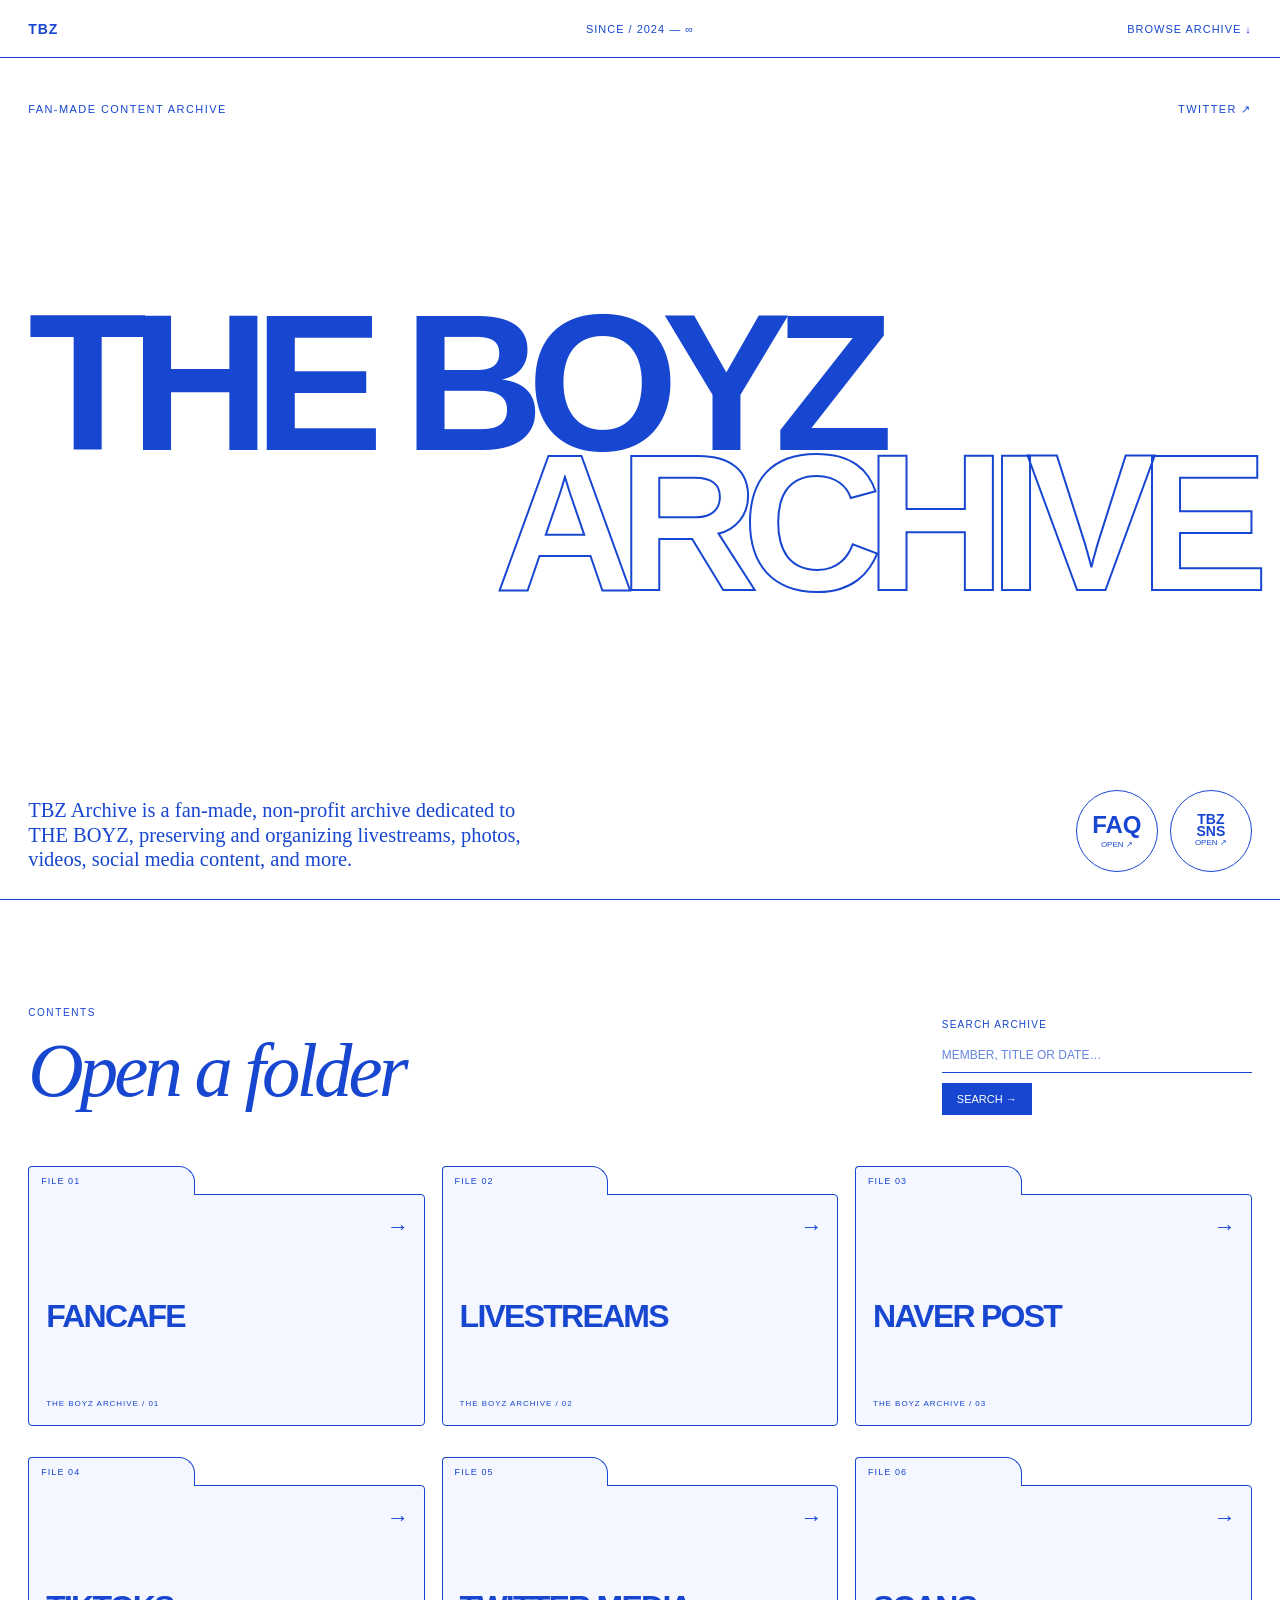
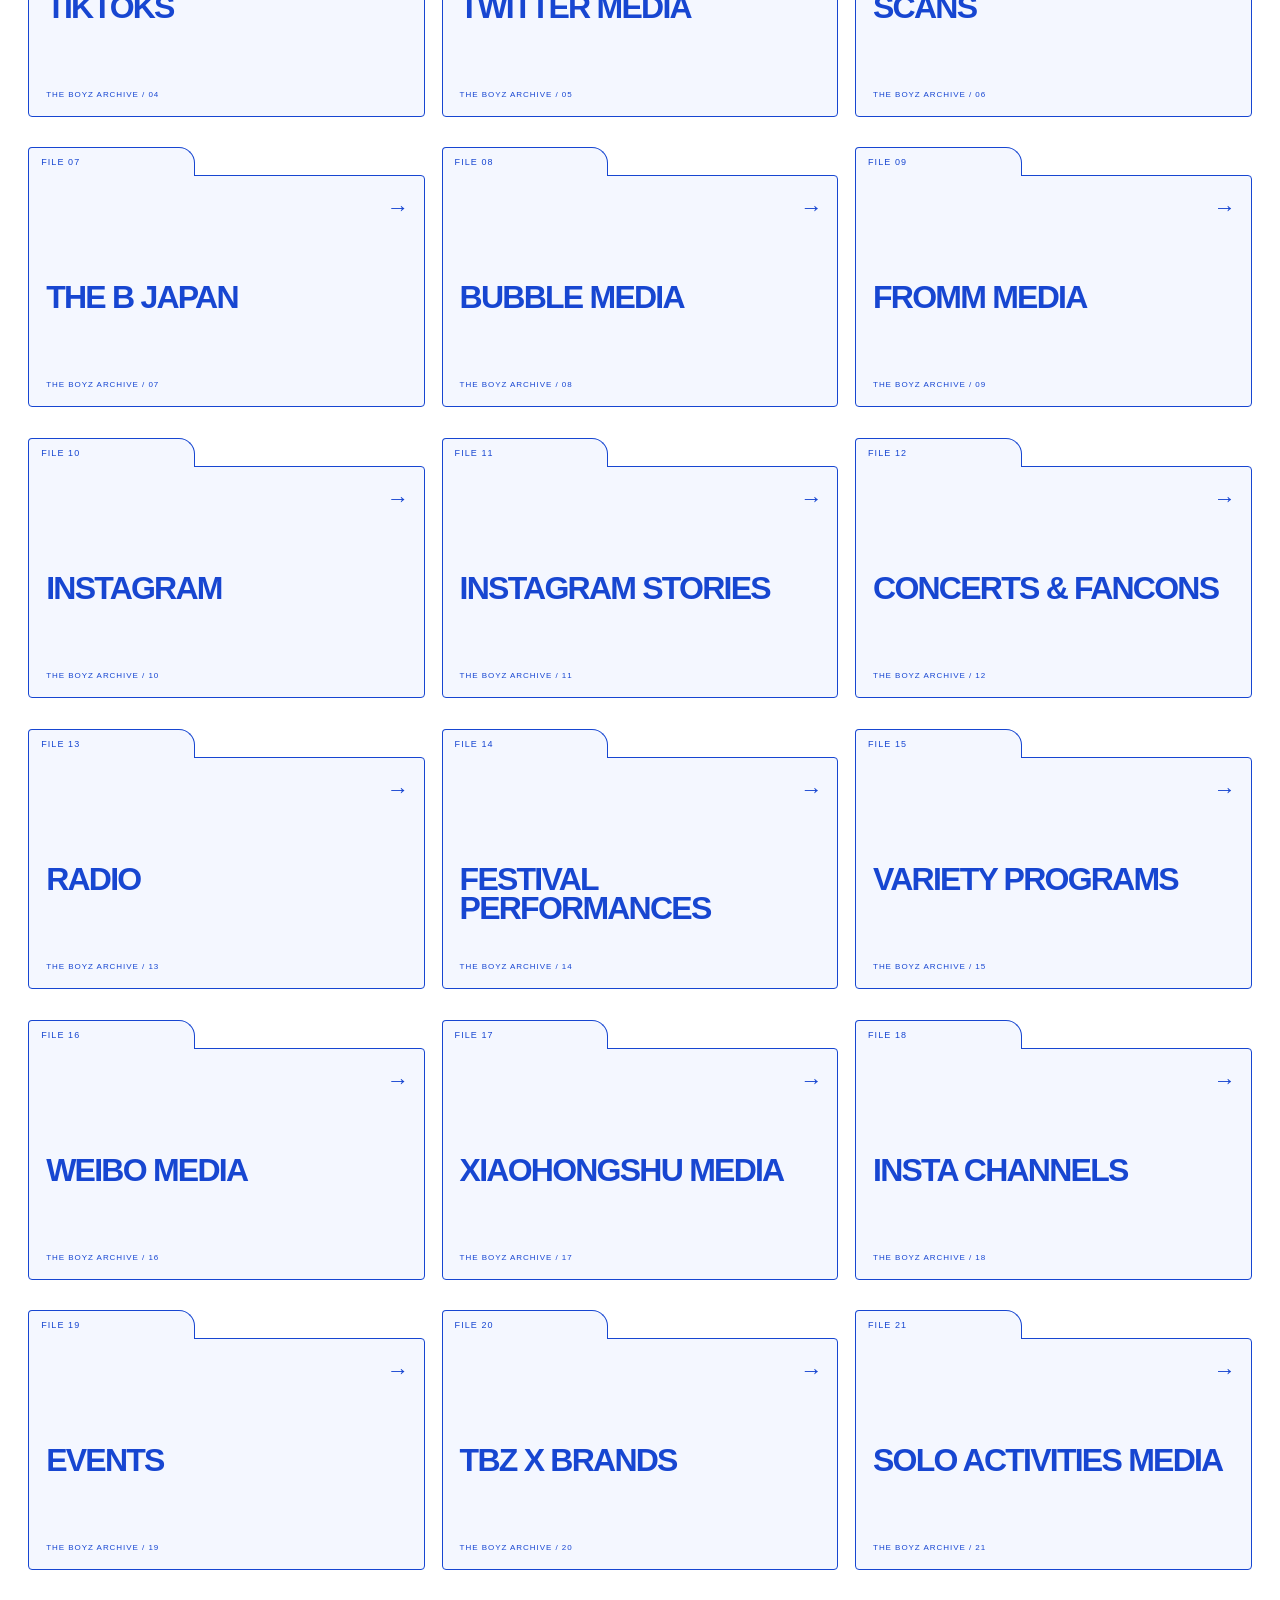
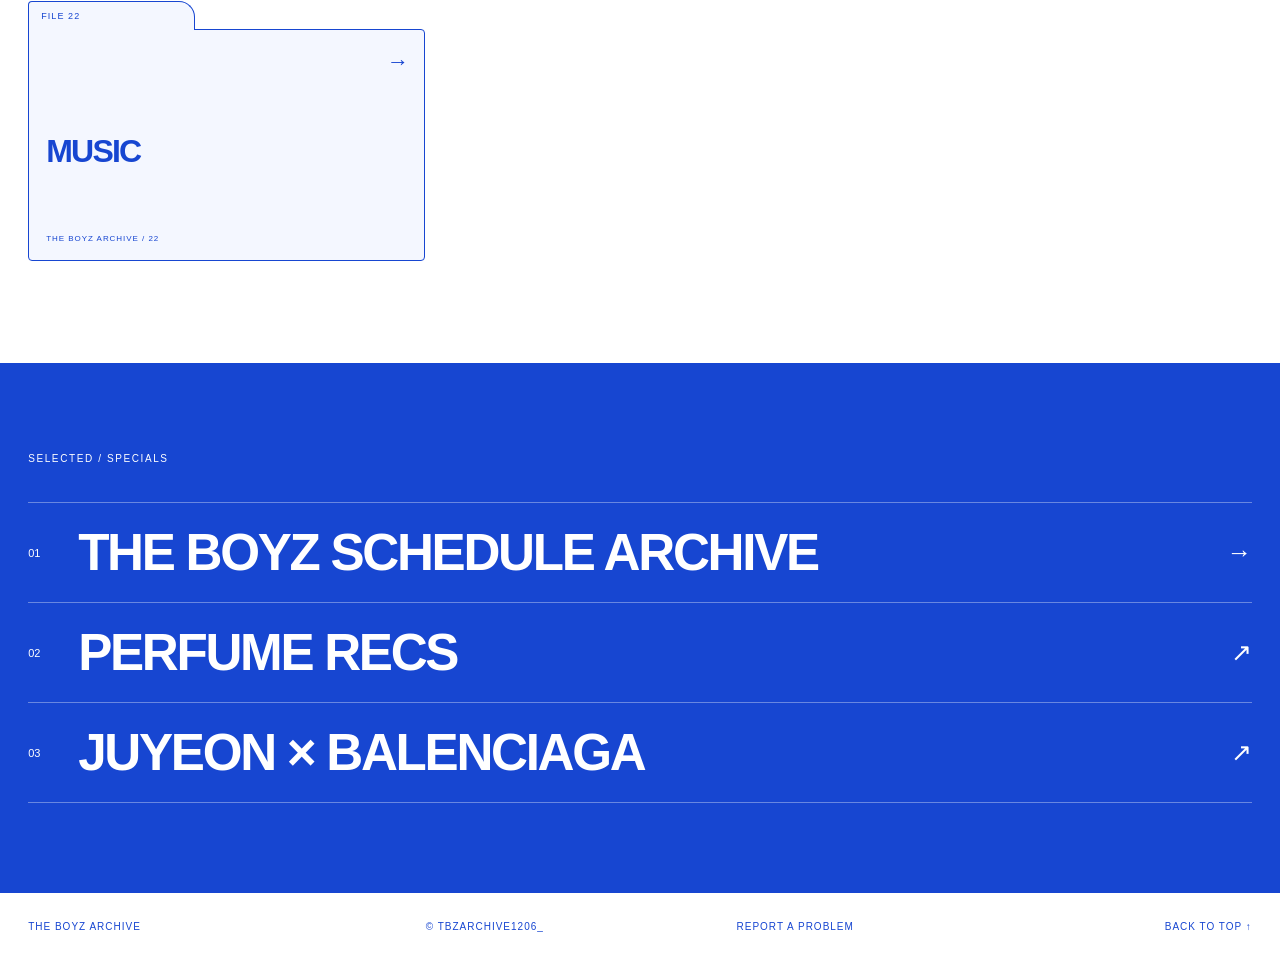
==== commit f7b6e076: "Update index.html" ====
--- a/index.html
+++ b/index.html
@@ -34,7 +34,7 @@
         <div><span class="kicker">CONTENTS</span><h2>Open a folder</h2></div>
         <form class="search" action="/search/" method="get"><label for="search">Search archive</label> <input id="search" name="q" placeholder="MEMBER, TITLE OR DATE…" aria-describedby="searchScope"><button type="submit">SEARCH →</button></form>
       </div>
-      <p id="searchScope">Search Livestreams, Radio, Events and Scans. Try Q, Changmin, 큐 or 260511.</p>
+      <p id="searchScope"></p>
       <div class="folder-grid" id="folders"></div>
       <p class="empty" id="empty" hidden>No folder found. Try another keyword.</p>
     </section>
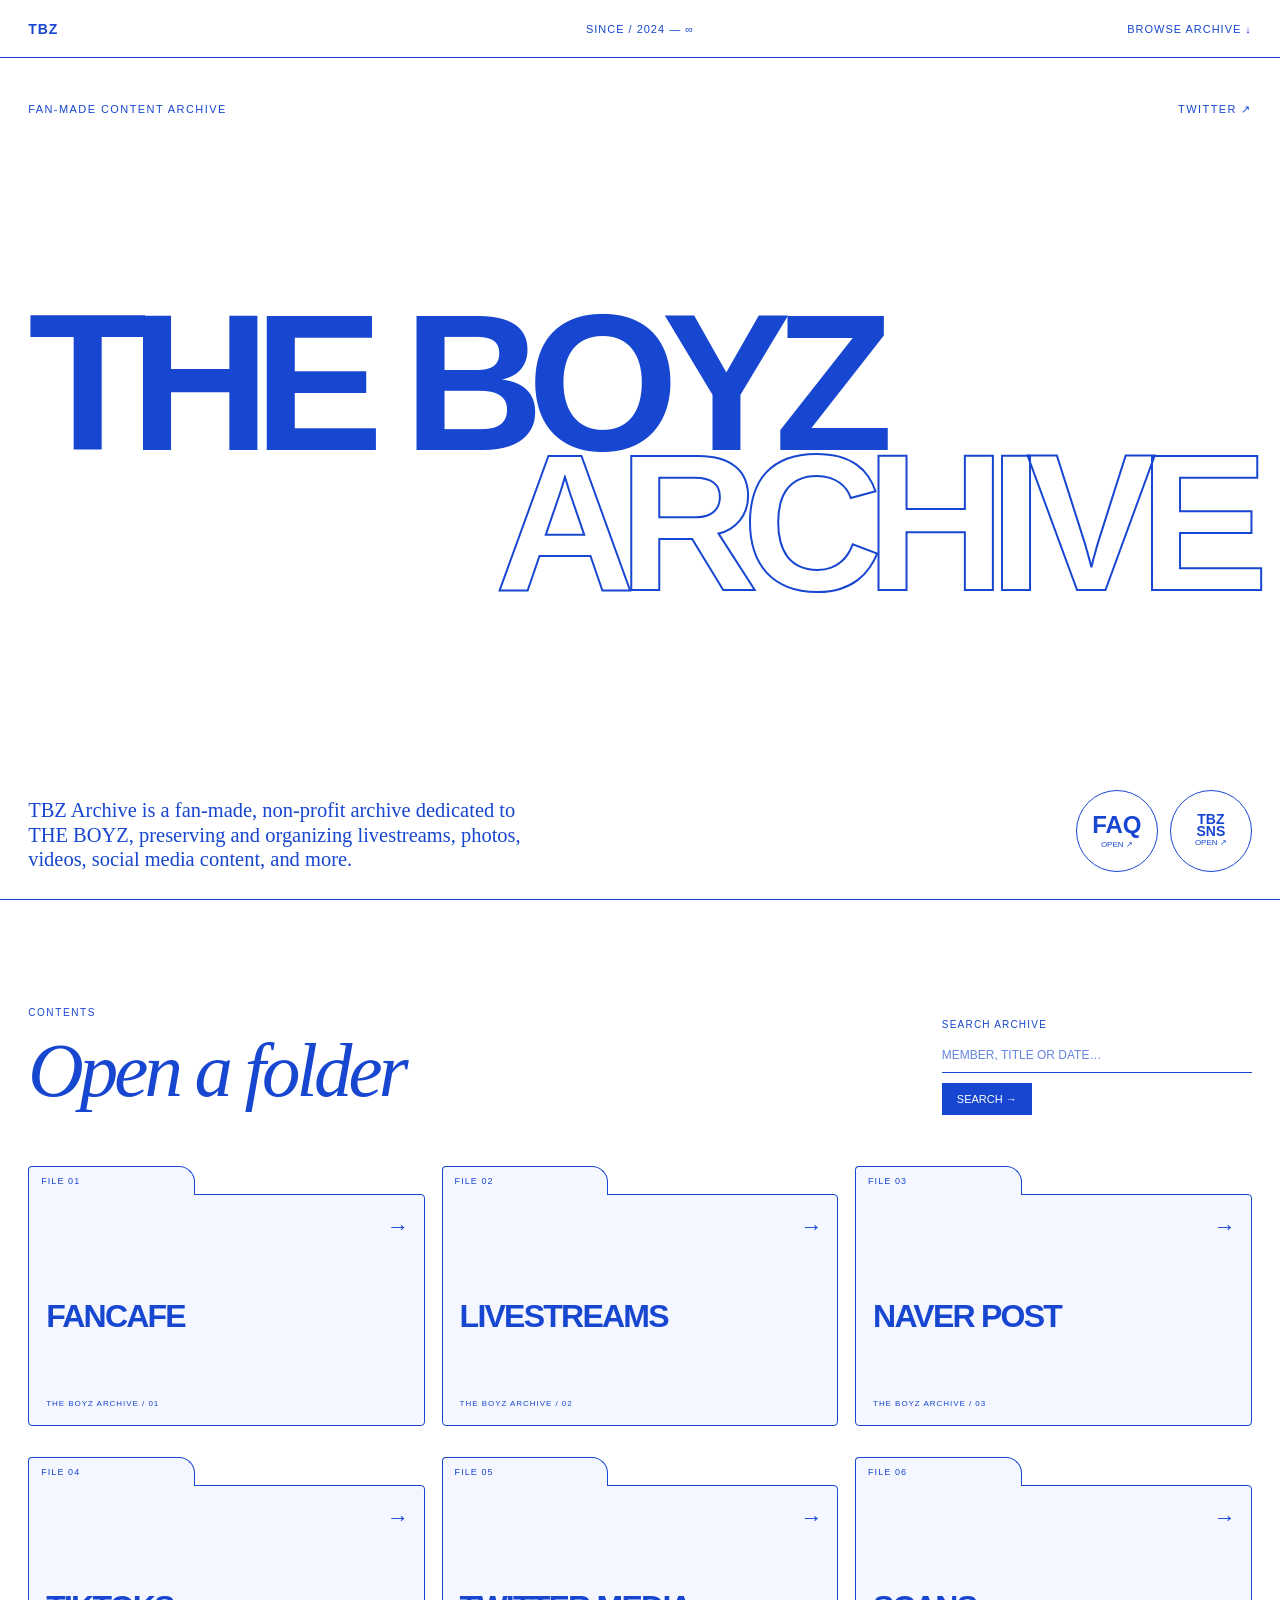
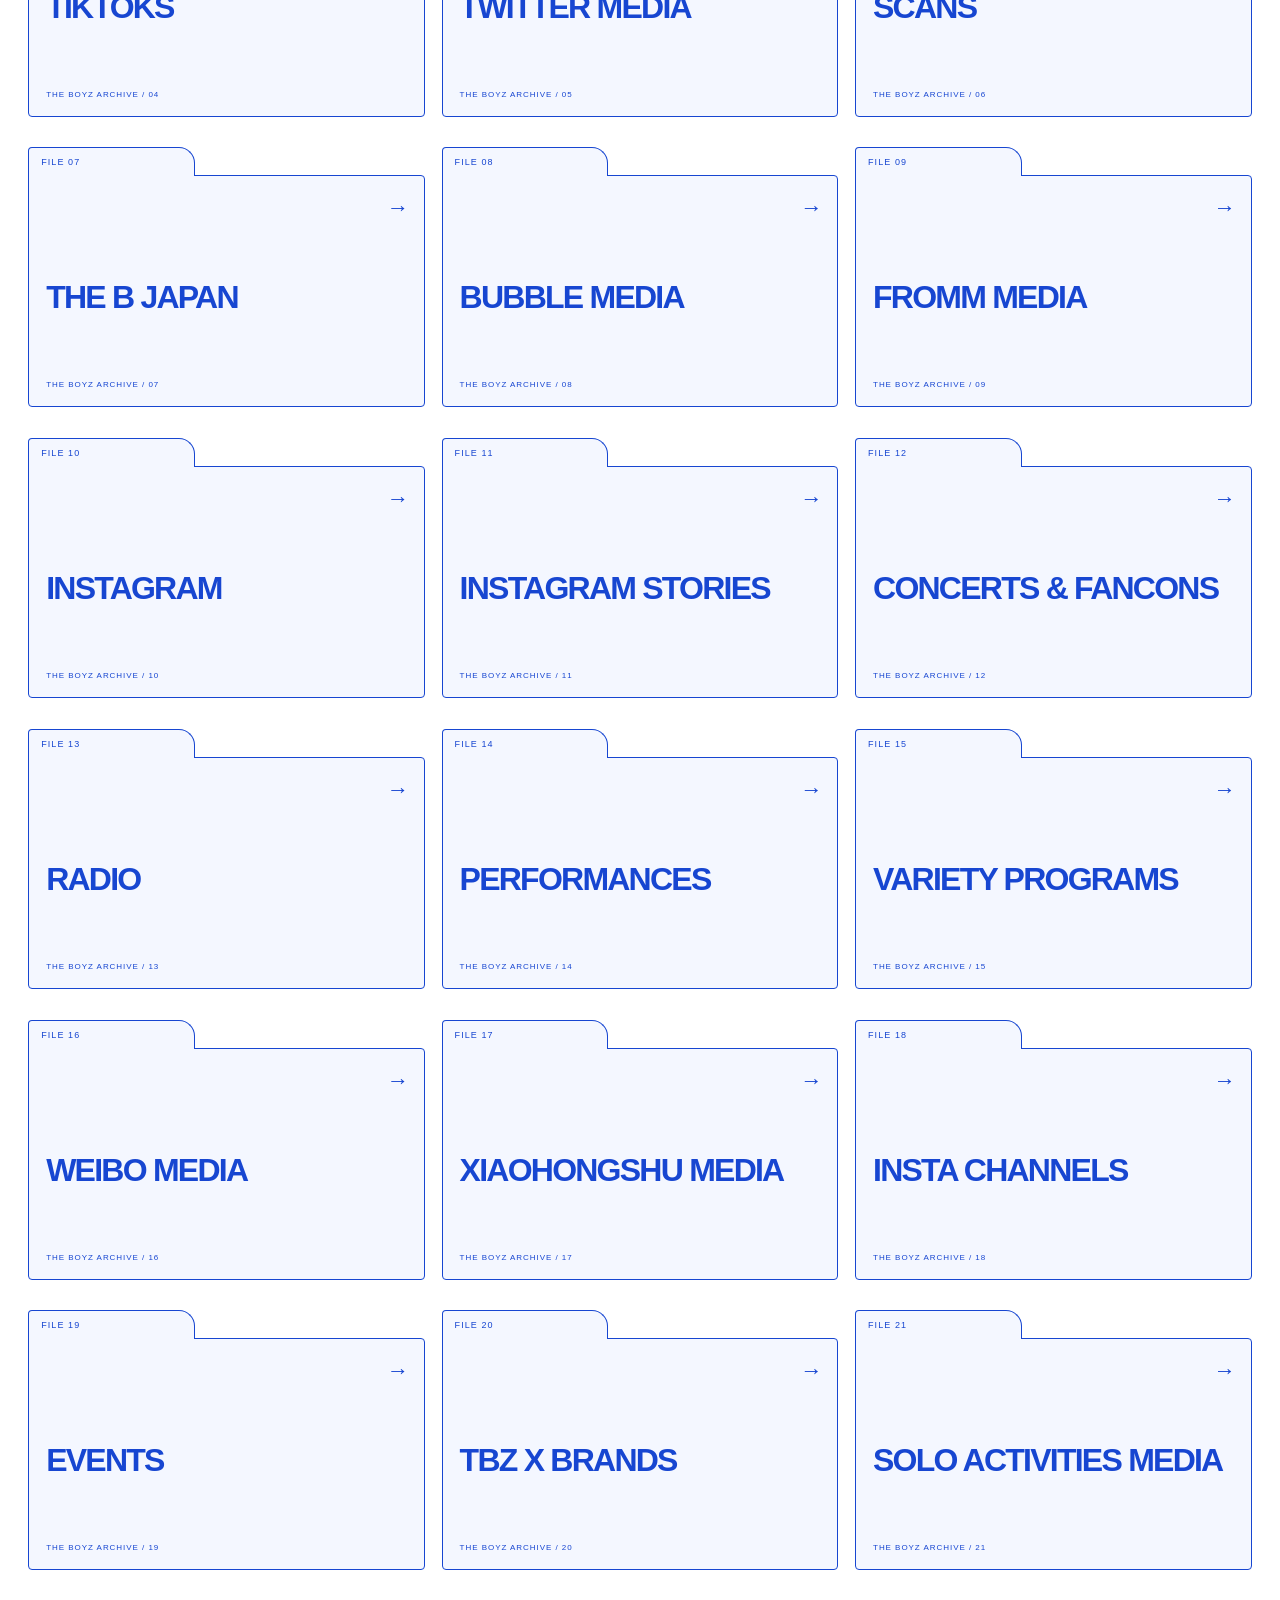
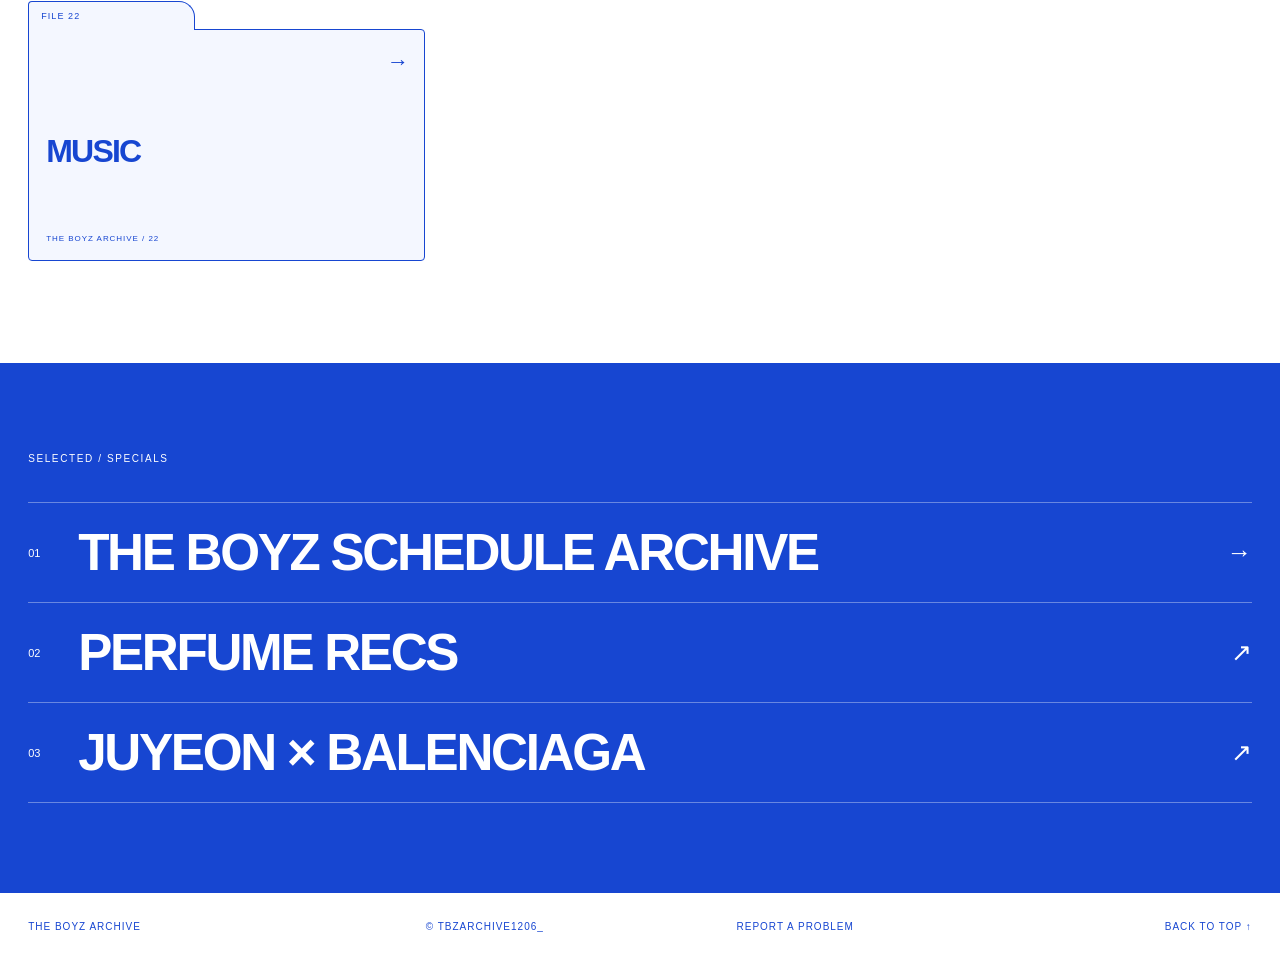
==== commit 56079e3d: "Add files via upload" ====
--- a/index.html
+++ b/index.html
@@ -2,12 +2,15 @@
 <html lang="en">
 <head>
   <meta charset="utf-8">
-  <meta name="viewport" content="width=device-width, initial-scale=1">
+  <meta name="viewport" content="width=device-width, initial-scale=1, viewport-fit=cover">
   <title>THE BOYZ ARCHIVE</title>
   <meta name="description" content="Fan-made media archive for THE BOYZ and THE B">
   <link rel="icon" type="image/png" href="./icon.png">
   <link rel="apple-touch-icon" href="./icon.png">
   <link rel="stylesheet" href="./styles.css?v=global-search-1">
+  <link rel="stylesheet" href="./tbz-mobile-nav.css?v=1">
+  <script defer src="./tbz-mobile-nav.js?v=1"></script>
+  <link rel="stylesheet" href="./home-mobile.css?v=3">
 </head>
 <body>
   <main>
@@ -55,7 +58,7 @@
       <a href="#top">Back to top ↑</a>
     </footer>
   </main>
-  <script src="./app.js?v=global-search-1"></script>
+  <script src="./app.js?v=mobile-v2"></script>
   <!-- Cloudflare Web Analytics --><script type='module' src='https://static.cloudflareinsights.com/beacon.min.js' data-cf-beacon='{"token": "86b44fc0df8847b9a0b9c48b6766cd38"}'></script><!-- End Cloudflare Web Analytics -->
 </body>
 </html>
--- a/tbz-mobile-nav.css
+++ b/tbz-mobile-nav.css
@@ -0,0 +1,36 @@
+/* Shared mobile navigation. Keep the same version in every archive. */
+#tbz-mobile-nav { display: none; }
+@media (max-width: 800px) {
+  html { scroll-padding-bottom: calc(100px + env(safe-area-inset-bottom, 0px)); }
+  /* A separate flow element preserves each archive's existing footer padding. */
+  #tbz-mobile-nav-space { display: block; clear: both; flex: 0 0 auto; height: calc(100px + env(safe-area-inset-bottom, 0px)); }
+  #tbz-mobile-nav {
+    position: fixed; inset: auto auto calc(16px + env(safe-area-inset-bottom, 0px)) 50%;
+    transform: translateX(-50%); z-index: 40; display: flex; gap: 10px;
+    width: max-content; padding: 0; margin: 0; border: 0; background: transparent;
+    color: #1746d1; isolation: isolate;
+  }
+  #tbz-mobile-nav > a, #tbz-mobile-nav > button {
+    box-sizing: border-box; display: grid; place-items: center; flex: 0 0 48px;
+    width: 48px; height: 48px; min-width: 48px; min-height: 48px; max-width: 48px;
+    padding: 0; margin: 0; border: 1px solid #1746d1; border-radius: 50%;
+    background: #fff; color: #1746d1; text-decoration: none;
+    box-shadow: 0 4px 16px rgba(16,43,104,.17); cursor: pointer;
+    -webkit-tap-highlight-color: transparent; touch-action: manipulation;
+    font: 400 16px/1 Arial, sans-serif; letter-spacing: normal;
+  }
+  #tbz-mobile-nav svg { display: block; width: 21px; height: 21px; fill: none; stroke: currentColor; stroke-width: 1.65; stroke-linecap: round; stroke-linejoin: round; pointer-events: none; }
+  #tbz-mobile-nav > :focus-visible { outline: 3px solid #1746d1; outline-offset: 4px; }
+  #tbz-mobile-nav > :active { background: #1746d1; color: #fff; }
+  /* Hide redundant home links only after the replacement navigation is ready. */
+  html.tbz-mobile-nav-ready .tbz-mobile-home-link,
+  html.tbz-mobile-nav-ready .tbz-mobile-home-separator { display: none !important; }
+  /* Media viewers retain their own close controls and sit above the dock. */
+  body:has(dialog[open]) #tbz-mobile-nav,
+  body:has([aria-modal="true"]) #tbz-mobile-nav,
+  body:has(.player-overlay:not([hidden])) #tbz-mobile-nav,
+  body:has(.gallery-dialog:not([hidden])) #tbz-mobile-nav { visibility: hidden; }
+  @media (hover: hover) {
+    #tbz-mobile-nav > :hover { background: #1746d1; color: #fff; }
+  }
+}
--- a/home-mobile.css
+++ b/home-mobile.css
@@ -0,0 +1,30 @@
+/* Mobile folder directory. Desktop keeps the original folder design. */
+@media (max-width:800px) {
+  .hero {min-height:auto;gap:28px;padding:24px 16px 28px}
+  .hero h1 {font-size:clamp(44px,16vw,120px);line-height:.88;letter-spacing:-.075em}
+  .hero h1 .outline {text-align:left;-webkit-text-stroke:1px var(--ink)}
+  .hero-foot {justify-content:center}
+  .hero-foot>p {display:none}
+  .issue-pair {width:100%;justify-content:center;gap:14px}
+  .issue {width:60px;height:60px}
+  .issue span {display:none}
+  .issue b {font-size:20px}
+  .sns-issue b {font-size:13px}
+  .archive {padding:24px 16px 36px}
+  .section-head>div {display:none}
+  .section-head {margin-bottom:22px}
+  .search {margin-top:0}
+  .search input {width:100%;font-size:16px}
+  #searchScope:empty {display:none}
+  .folder-grid {grid-template-columns:repeat(2,minmax(0,1fr));gap:16px 12px}
+  .folder {container-type:inline-size;min-width:0;min-height:0;aspect-ratio:3/2;padding:0}
+  .folder::before {inset:14% 0 0}
+  .folder-tab {width:58%;height:calc(14% + 1px);padding:3% 5% 0;font-size:clamp(6px,4cqw,8px);letter-spacing:.04em;border-top-right-radius:10px}
+  .folder-arrow {top:23%;right:7%;font-size:clamp(12px,9cqw,20px)}
+  .folder-body {position:absolute;inset:14% 0 0;height:auto;min-width:0;padding:0 7% 7%;justify-content:flex-end;gap:6px}
+  .folder h3 {font-size:clamp(12px,10.5cqw,22px);line-height:1.05;letter-spacing:-.04em;overflow-wrap:normal}
+  .folder small {display:block;margin-top:0;font-size:6px;letter-spacing:.03em;overflow-wrap:anywhere}
+  .folder:hover,.folder:focus-visible {transform:none}
+  .folder-desktop-prefix {display:none}
+  .specials {padding:32px 16px}
+}
